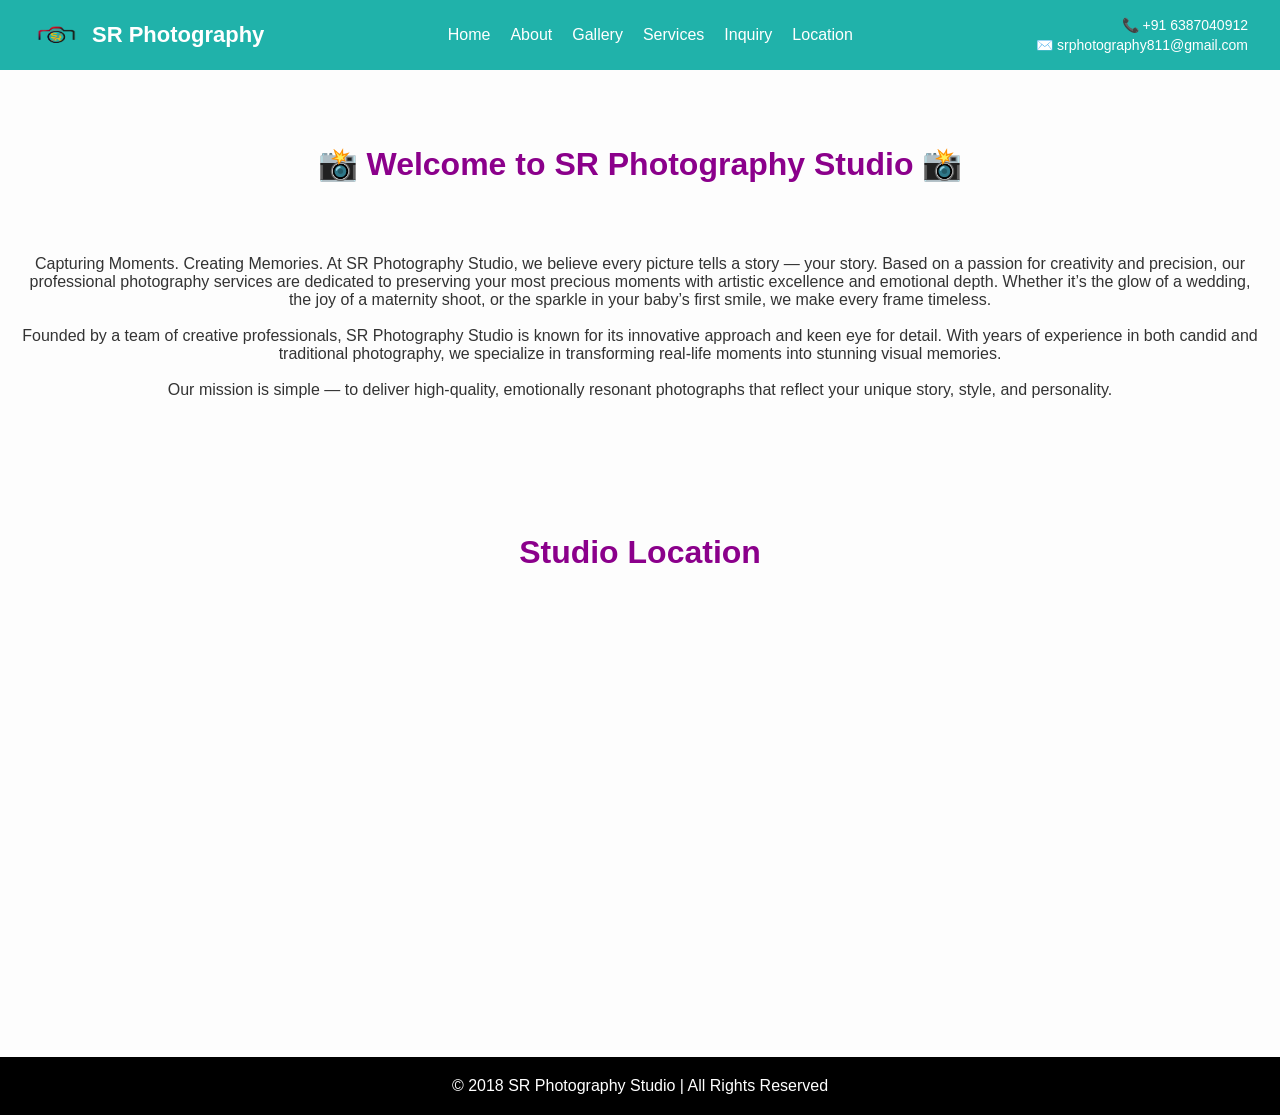
==== about.html @ 28235adf "first Commit" ====
<!DOCTYPE html> 
<html lang="en">
  <head>
    <meta charset="UTF-8" />
    <meta name="viewport" content="width=device-width, initial-scale=1.0" />
    <title>SR Photography Studio</title>
    <!-- <link rel="shortcut icon" href="./logo.png" type="image/x-icon"> -->
    <link rel="stylesheet" href="./style.css" />
  </head>

  <body>
    <!-- ===== Navigation ===== -->
    <header>
      <nav>
        <!-- === Logo === -->
        <div class="logo-container">
          <img src="./FINEL LOGO.png" alt="SR Photography Logo" class="logo-img" />
          <h1 class="logo-text">SR Photography</h1>
        </div>

        <!-- === Navbar Links === -->
        <ul class="nav-links">
          <li><a href="index.html">Home</a></li>
          <li><a href="about.html">About</a></li>
          <li><a href="./gallary.html">Gallery</a></li>
          <li><a href="./service.html">Services</a></li>
          <li><a href="inquiry.html">Inquiry</a></li>
          <li><a href="#location">Location</a></li>
        </ul>

        <!-- === Contact Info === -->
        <div class="nav-contact">
          <a href="tel:+916387040912" class="contact-link">📞 +91 6387040912</a>
          <a href="mailto:srphotography811@gmail.com" class="contact-link">✉️ srphotography811@gmail.com</a>
        </div>
      </nav>
    </header>

   

    <!-- ===== About Section ===== -->
    <section id="about" class="about">
     
      <p>
        <h4 class="sizee">📸 Welcome to SR Photography Studio 📸</h4><br><br><br><br>
        Capturing Moments. Creating Memories. At SR Photography Studio, we believe every picture tells a
        story — your story. Based on a passion for creativity and precision, our
        professional photography services are dedicated to preserving your most
        precious moments with artistic excellence and emotional depth. Whether
        it’s the glow of a wedding, the joy of a maternity shoot, or the sparkle
        in your baby’s first smile, we make every frame timeless. <br><br>
        Founded by a team of creative professionals, SR Photography Studio is known for its innovative approach and keen eye for detail. With years of experience in both candid and traditional photography, we specialize in transforming real-life moments into stunning visual memories.<br><br>
        Our mission is simple — to deliver high-quality, emotionally resonant photographs that reflect your unique story, style, and personality.
      </p>
    </section>

     <!-- ===== Location Section ===== -->
    <section id="location" class="location">
     <h4 class="sizee"> Studio Location </h4><br><br><br><br>
      <iframe
        src="https://www.google.com/maps/embed?pb=!1m18!1m12!1m3!1d3578.1130625585392!2d82.0728414!3d26.257993700000004!2m3!1f0!2f0!3f0!3m2!1i1024!2i768!4f13.1!3m3!1m2!1s0x399a7db6d7a7cf11%3A0x75d0af75dd4ec0e!2sSR%20Photography!5e0!3m2!1sen!2sin!4v1761677322246!5m2!1sen!2sin"
        width="100%" height="350" style="border:0;" allowfullscreen="" loading="lazy">
      </iframe>
    </section>


   

    <!-- ===== Footer ===== -->
    <footer>
      <p>© 2018 SR Photography Studio | All Rights Reserved</p>
    </footer>

    <!-- ===== JavaScript ===== -->
    <script src="./script.js">
      
    </script>
  </body>
</html>
---- style.css ----
@import url('https://fonts.googleapis.com/css2?family=Roboto+Slab:wght@100..900&display=swap');


* {
  margin: 0;
  padding: 0;
  box-sizing: border-box;
  font-family: "Poppins", sans-serif;
}

body {
  background-color: #fdfdfd;
  color: #333;
  scroll-behavior: smooth;
}

/* ===== Navbar ===== */
header {
  background: lightseagreen;
  color: #fff;
  padding: 10px 0;
  position: sticky;
  top: 0;
  z-index: 100;
}

nav {
  display: flex;
  justify-content: space-between;
  align-items: center;
  width: 95%;
  margin: auto;
  flex-wrap: wrap;
}

.logo-container {
  display: flex;
  align-items: center;
  gap: 10px;
}

.logo-img {
  width: 50px;
  height: 50px;
  border-radius: 50%;
}

.logo-text {
  font-size: 22px;
  font-weight: 600;
}

.nav-links {
  display: flex;
  gap: 20px;
  list-style: none;
}

.nav-links a {
  color: white;
  text-decoration: none;
  font-weight: 500;
  transition: color 0.3s;
}

.nav-links a:hover {
  color: #f8b400;
}

.nav-contact {
  display: flex;
  flex-direction: column;
  gap: 4px;
  text-align: right;
}

.contact-link {
  color: white;
  text-decoration: none;
  font-size: 14px;
}

.contact-link:hover {
  text-decoration: underline;
  color: #ffeb3b;
}

/* ===== Hero ===== */
/* .hero {
  background: url('images/banner.jpg') center/cover no-repeat;
  color: darkcyan;
  text-align: center;
  padding: 100px 20px;
}

.hero h2 {
  font-size: 36px;
}

.hero p {
  margin-top: 10px;
  font-size: 18px;
}

.btn {
  background-color: #f8b400;
  color: #fff;
  padding: 10px 20px;
  border: none;
  border-radius: 6px;
  margin-top: 20px;
  text-decoration: none;
  display: inline-block;
  transition: background 0.3s;
}

.btn:hover {
  background-color: #ff9100;
} */

/* ! New */

/* ===== Hero Slider ===== */
.hero-slider {
  width: 100%;
  height: 90vh;
  background-size: cover;
  background-position: center;
  background-repeat: no-repeat;
  animation: heroSlide 20s infinite linear;
  position: relative;
  display: flex;
  justify-content: center;
  align-items: center;
}

@keyframes heroSlide {
  0% { background-image: url('./Image/10.jpg'); }
  25% { background-image: url('./Image/54.jpg'); }
  50% { background-image: url('./Image/48.jpg'); }
  75% { background-image: url('./Image/44.jpg'); }
  100% { background-image: url('./Image/64.jpg'); }
}

.hero-content {
  text-align:justify;
  color: white;
  text-shadow: 0 0 10px rgba(0,0,0,0.7);
  padding: 20px;
}

.hero-content h2 {
  font-size: 45px;
  font-weight: bold;
}

.hero-content p {
  font-size: 18px;
  margin: 12px 0 25px;
}

.hero-btn-group {
  display: flex;
  justify-content: center;
  gap: 15px;
}

.btn-hero,
.btn-hero-outline {
  padding: 12px 25px;
  border-radius: 6px;
  text-decoration: none;
  font-weight: 500;
  transition: 0.3s;
}

/* Filled Button */
.btn-hero {
  background: #f8b400;
  color: white;
}

.btn-hero:hover {
  background: #ff9100;
}

/* Outline Button */
.btn-hero-outline {
  border: 2px solid white;
  color: white;
}

.btn-hero-outline:hover {
  background: white;
  color: black;
}


/* ===== Section Common ===== */
section {
  padding: 60px 20px;
  text-align: center;
}

.about p {
  max-width: 700px;
  margin: 15px auto;
  line-height: 1.6;
}

/* ===== Gallery Slider ===== */
.slider {
  width: 80%;
  height: 400px;
  border-radius: 10px;
  overflow: hidden;
  margin: 40px auto;
  position: relative;
  box-shadow: 0 4px 15px rgba(0,0,0,0.2);
}

.slides {
  width: 500%;
  height: 400px;
  display: flex;
}

.slides input {
  display: none;
}

.slide {
  width: 20%;
  transition: 0.6s;
}

.slide img {
  width: 100%;
  height: 400px;
  object-fit: cover;
}

.navigation-manual {
  position: absolute;
  width: 100%;
  margin-top: -40px;
  display: flex;
  justify-content: center;
  gap: 15px;
}

.manual-btn {
  border: 2px solid white;
  padding: 6px;
  border-radius: 50%;
  cursor: pointer;
  transition: 0.4s;
}

.manual-btn:hover {
  background: white;
}

#radio1:checked ~ .first { margin-left: 0; }
#radio2:checked ~ .first { margin-left: -20%; }
#radio3:checked ~ .first { margin-left: -40%; }
#radio4:checked ~ .first { margin-left: -60%; }

.navigation-auto {
  position: absolute;
  display: flex;
  width: 100%;
  justify-content: center;
  margin-top: 370px;
}

.navigation-auto div {
  border: 2px solid white;
  padding: 6px;
  border-radius: 50%;
  transition: 0.4s;
  margin: 0 5px;
}

.navigation-auto div:hover {
  background: white;
}

/* ===== Services ===== */
.service-container {
  display: grid;
  grid-template-columns: repeat(auto-fit, minmax(200px, 1fr));
  gap: 15px;
  width: 90%;
  margin: 20px auto;
}

.card {
  background: #f8f8f8;
  padding: 20px;
  border-radius: 8px;
  box-shadow: 0 2px 5px rgba(0,0,0,0.1);
  transition: 0.3s;
}

.card:hover {
  background: #f8b400;
  color: white;
}

/* ===== Inquiry Form ===== */
form {
  display: flex;
  flex-direction: column;
  gap: 10px;
  width: 90%;
  max-width: 400px;
  margin: auto;
}

form input, form select, form textarea {
  padding: 10px;
  border: 1px solid #ccc;
  border-radius: 5px;
}

#responseMsg {
  margin-top: 15px;
  font-weight: bold;
  color: green;
}

/* ===== Footer ===== */
footer {
  background: #000;
  color: white;
  padding: 20px;
  text-align: center;
}


.size {
 font-family: "Roboto Slab", serif;
  font-optical-sizing: auto;
  font-weight: bold;
  font-style: normal;
  font-size:350%;
}

.sizee{
  color: darkmagenta;
  font-size: xx-large;
}

/* ===== Gallery ===== */
.gallery1-container {
  display: grid;
  grid-template-columns: repeat(auto-fit, minmax(250px, 1fr));
  gap: 15px;
  width: 90%;
  margin: 20px auto;
}

.gallery1-container img {
  width: 100%;
  border-radius: 8px;
  transition: transform 0.3s;
}

.gallery1-container img:hover {
  transform: scale(1.05);
}

/* ===== Location Section Split ===== */
.location-wrapper {
  width: 90%;
  margin: auto;
  display: flex;
  gap: 30px;
  align-items: center;
  justify-content: center;
  flex-wrap: wrap;
}

.location-details {
  flex: 1;
  background: #f7f7f7;
  padding: 25px;
  border-radius: 10px;
  text-align: left;
  box-shadow: 0 2px 10px rgba(0,0,0,0.2);
  min-width: 280px;
}

.location-details h2 {
  color: darkcyan;
  margin-bottom: 15px;
  font-weight: bold;
}

.location-details p {
  line-height: 1.6;
  margin-bottom: 10px;
}

.loc-btn {
  display: inline-block;
  margin-top: 10px;
  padding: 10px 18px;
  background: darkcyan;
  color: white;
  text-decoration: none;
  border-radius: 5px;
  transition: 0.3s;
}

.loc-btn:hover {
  background: #0d7a7a;
}

.map-frame {
  flex: 1;
  width: 100%;
  height: 350px;
  border-radius: 10px;
  border: none;
  min-width: 280px;
}
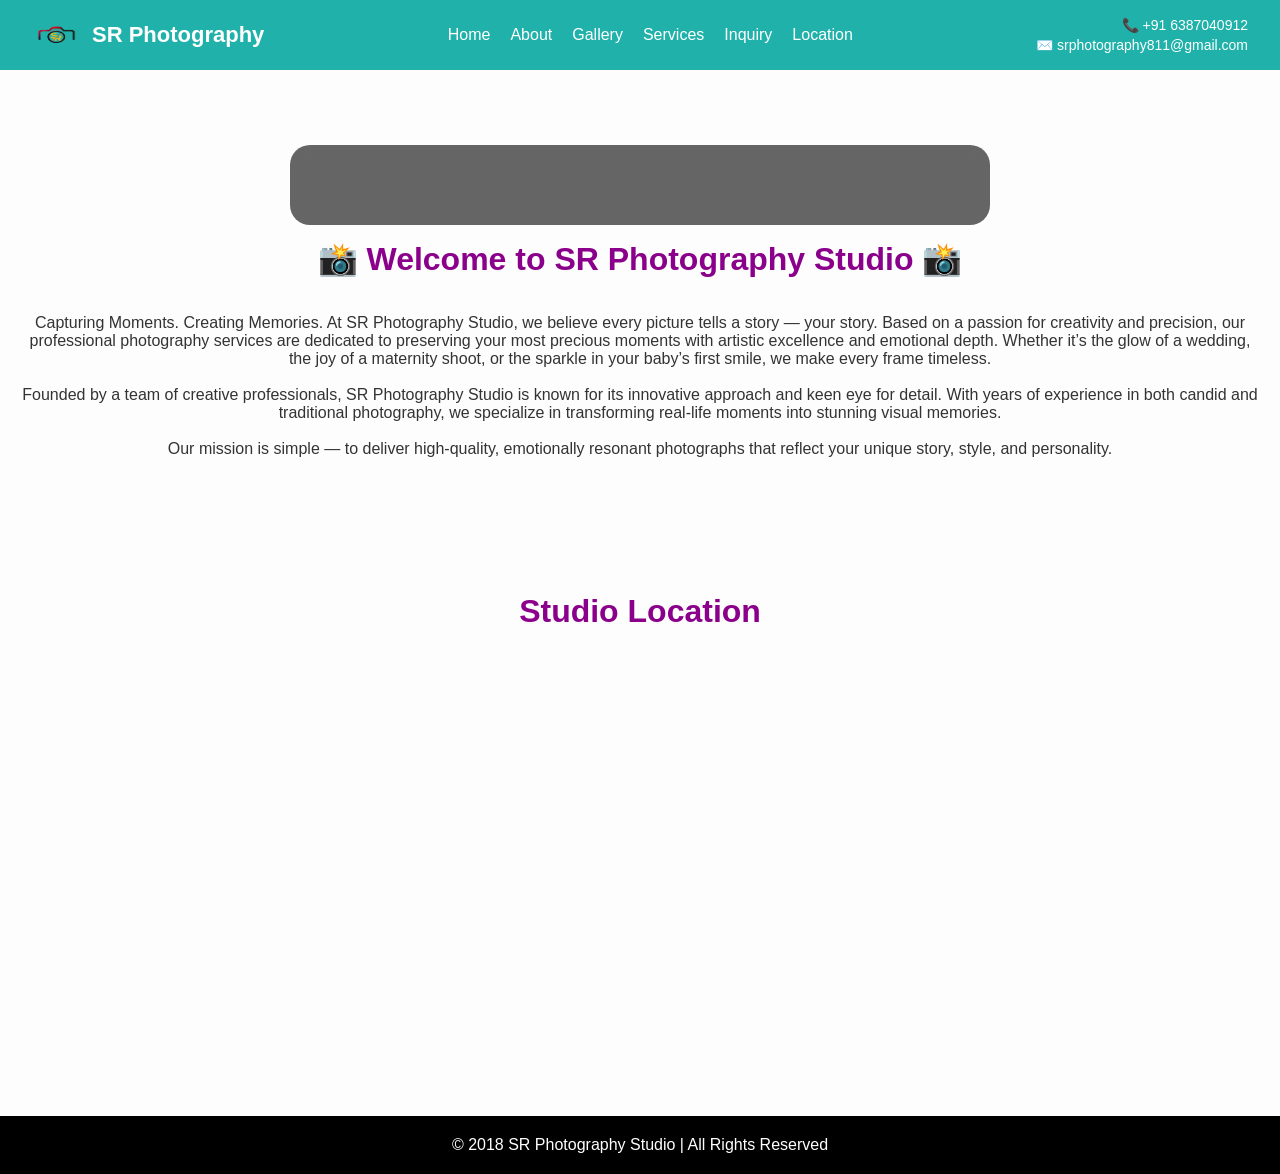
==== commit a1a43216: "update <07 March 2026>" ====
--- a/about.html
+++ b/about.html
@@ -1,79 +1,89 @@
-<!DOCTYPE html> 
+<!DOCTYPE html>
 <html lang="en">
-  <head>
-    <meta charset="UTF-8" />
-    <meta name="viewport" content="width=device-width, initial-scale=1.0" />
-    <title>SR Photography Studio</title>
-    <!-- <link rel="shortcut icon" href="./logo.png" type="image/x-icon"> -->
-    <link rel="stylesheet" href="./style.css" />
-  </head>
 
-  <body>
-    <!-- ===== Navigation ===== -->
-    <header>
-      <nav>
-        <!-- === Logo === -->
-        <div class="logo-container">
-          <img src="./FINEL LOGO.png" alt="SR Photography Logo" class="logo-img" />
-          <h1 class="logo-text">SR Photography</h1>
-        </div>
+<head>
+  <meta charset="UTF-8" />
+  <meta name="viewport" content="width=device-width, initial-scale=1.0" />
+  <title>SR Photography Studio</title>
+  <!-- <link rel="shortcut icon" href="./logo.png" type="image/x-icon"> -->
+  <link rel="stylesheet" href="./style.css" />
+</head>
 
-        <!-- === Navbar Links === -->
-        <ul class="nav-links">
-          <li><a href="index.html">Home</a></li>
-          <li><a href="about.html">About</a></li>
-          <li><a href="./gallary.html">Gallery</a></li>
-          <li><a href="./service.html">Services</a></li>
-          <li><a href="inquiry.html">Inquiry</a></li>
-          <li><a href="#location">Location</a></li>
-        </ul>
+<body>
+  <!-- ===== Navigation ===== -->
+  <header>
+    <nav>
+      <!-- === Logo === -->
+      <div class="logo-container">
+        <img src="./FINEL LOGO.png" alt="SR Photography Logo" class="logo-img" />
+        <h1 class="logo-text">SR Photography</h1>
+      </div>
 
-        <!-- === Contact Info === -->
-        <div class="nav-contact">
-          <a href="tel:+916387040912" class="contact-link">📞 +91 6387040912</a>
-          <a href="mailto:srphotography811@gmail.com" class="contact-link">✉️ srphotography811@gmail.com</a>
-        </div>
-      </nav>
-    </header>
+      <!-- Hamburger Icon for Mobile -->
+      <div class="hamburger">
+        &#9776;
+      </div>
 
-   
+      <!-- === Navbar Links === -->
+      <ul class="nav-links">
+        <li><a href="index.html">Home</a></li>
+        <li><a href="about.html">About</a></li>
+        <li><a href="./gallary.html">Gallery</a></li>
+        <li><a href="./service.html">Services</a></li>
+        <li><a href="inquiry.html">Inquiry</a></li>
+        <li><a href="#location">Location</a></li>
+      </ul>
 
-    <!-- ===== About Section ===== -->
-    <section id="about" class="about">
-     
-      <p>
-        <h4 class="sizee">📸 Welcome to SR Photography Studio 📸</h4><br><br><br><br>
-        Capturing Moments. Creating Memories. At SR Photography Studio, we believe every picture tells a
-        story — your story. Based on a passion for creativity and precision, our
-        professional photography services are dedicated to preserving your most
-        precious moments with artistic excellence and emotional depth. Whether
-        it’s the glow of a wedding, the joy of a maternity shoot, or the sparkle
-        in your baby’s first smile, we make every frame timeless. <br><br>
-        Founded by a team of creative professionals, SR Photography Studio is known for its innovative approach and keen eye for detail. With years of experience in both candid and traditional photography, we specialize in transforming real-life moments into stunning visual memories.<br><br>
-        Our mission is simple — to deliver high-quality, emotionally resonant photographs that reflect your unique story, style, and personality.
-      </p>
-    </section>
-
-     <!-- ===== Location Section ===== -->
-    <section id="location" class="location">
-     <h4 class="sizee"> Studio Location </h4><br><br><br><br>
-      <iframe
-        src="https://www.google.com/maps/embed?pb=!1m18!1m12!1m3!1d3578.1130625585392!2d82.0728414!3d26.257993700000004!2m3!1f0!2f0!3f0!3m2!1i1024!2i768!4f13.1!3m3!1m2!1s0x399a7db6d7a7cf11%3A0x75d0af75dd4ec0e!2sSR%20Photography!5e0!3m2!1sen!2sin!4v1761677322246!5m2!1sen!2sin"
-        width="100%" height="350" style="border:0;" allowfullscreen="" loading="lazy">
-      </iframe>
-    </section>
+      <!-- === Contact Info === -->
+      <div class="nav-contact">
+        <a href="tel:+916387040912" class="contact-link">📞 +91 6387040912</a>
+        <a href="mailto:srphotography811@gmail.com" class="contact-link">✉️ srphotography811@gmail.com</a>
+      </div>
+    </nav>
+  </header>
 
 
-   
 
-    <!-- ===== Footer ===== -->
-    <footer>
-      <p>© 2018 SR Photography Studio | All Rights Reserved</p>
-    </footer>
+  <!-- ===== About Section ===== -->
+  <section id="about" class="about parallax-section bg-parallax-1">
 
-    <!-- ===== JavaScript ===== -->
-    <script src="./script.js">
-      
-    </script>
-  </body>
-</html>
+    <p style="background: rgba(0,0,0,0.6); padding: 40px; border-radius: 20px; backdrop-filter: blur(10px);">
+    <h4 class="sizee">📸 Welcome to SR Photography Studio 📸</h4><br><br>
+    Capturing Moments. Creating Memories. At SR Photography Studio, we believe every picture tells a
+    story — your story. Based on a passion for creativity and precision, our
+    professional photography services are dedicated to preserving your most
+    precious moments with artistic excellence and emotional depth. Whether
+    it’s the glow of a wedding, the joy of a maternity shoot, or the sparkle
+    in your baby’s first smile, we make every frame timeless. <br><br>
+    Founded by a team of creative professionals, SR Photography Studio is known for its innovative approach and keen eye
+    for detail. With years of experience in both candid and traditional photography, we specialize in transforming
+    real-life moments into stunning visual memories.<br><br>
+    Our mission is simple — to deliver high-quality, emotionally resonant photographs that reflect your unique story,
+    style, and personality.
+    </p>
+  </section>
+
+  <!-- ===== Location Section ===== -->
+  <section id="location" class="location">
+    <h4 class="sizee"> Studio Location </h4><br><br><br><br>
+    <iframe
+      src="https://www.google.com/maps/embed?pb=!1m18!1m12!1m3!1d3578.1130625585392!2d82.0728414!3d26.257993700000004!2m3!1f0!2f0!3f0!3m2!1i1024!2i768!4f13.1!3m3!1m2!1s0x399a7db6d7a7cf11%3A0x75d0af75dd4ec0e!2sSR%20Photography!5e0!3m2!1sen!2sin!4v1761677322246!5m2!1sen!2sin"
+      width="100%" height="350" style="border:0;" allowfullscreen="" loading="lazy">
+    </iframe>
+  </section>
+
+
+
+
+  <!-- ===== Footer ===== -->
+  <footer>
+    <p>© 2018 SR Photography Studio | All Rights Reserved</p>
+  </footer>
+
+  <!-- ===== JavaScript ===== -->
+  <script src="./script.js">
+
+  </script>
+</body>
+
+</html>
--- a/style.css
+++ b/style.css
@@ -1,4 +1,3 @@
-
 @import url('https://fonts.googleapis.com/css2?family=Roboto+Slab:wght@100..900&display=swap');
 
 
@@ -136,17 +135,31 @@
 }
 
 @keyframes heroSlide {
-  0% { background-image: url('./Image/10.jpg'); }
-  25% { background-image: url('./Image/54.jpg'); }
-  50% { background-image: url('./Image/48.jpg'); }
-  75% { background-image: url('./Image/44.jpg'); }
-  100% { background-image: url('./Image/64.jpg'); }
+  0% {
+    background-image: url('./Image/10.jpg');
+  }
+
+  25% {
+    background-image: url('./Image/54.jpg');
+  }
+
+  50% {
+    background-image: url('./Image/48.jpg');
+  }
+
+  75% {
+    background-image: url('./Image/44.jpg');
+  }
+
+  100% {
+    background-image: url('./Image/64.jpg');
+  }
 }
 
 .hero-content {
-  text-align:justify;
+  text-align: justify;
   color: white;
-  text-shadow: 0 0 10px rgba(0,0,0,0.7);
+  text-shadow: 0 0 10px rgba(0, 0, 0, 0.7);
   padding: 20px;
 }
 
@@ -217,7 +230,7 @@
   overflow: hidden;
   margin: 40px auto;
   position: relative;
-  box-shadow: 0 4px 15px rgba(0,0,0,0.2);
+  box-shadow: 0 4px 15px rgba(0, 0, 0, 0.2);
 }
 
 .slides {
@@ -262,10 +275,21 @@
   background: white;
 }
 
-#radio1:checked ~ .first { margin-left: 0; }
-#radio2:checked ~ .first { margin-left: -20%; }
-#radio3:checked ~ .first { margin-left: -40%; }
-#radio4:checked ~ .first { margin-left: -60%; }
+#radio1:checked~.first {
+  margin-left: 0;
+}
+
+#radio2:checked~.first {
+  margin-left: -20%;
+}
+
+#radio3:checked~.first {
+  margin-left: -40%;
+}
+
+#radio4:checked~.first {
+  margin-left: -60%;
+}
 
 .navigation-auto {
   position: absolute;
@@ -300,7 +324,7 @@
   background: #f8f8f8;
   padding: 20px;
   border-radius: 8px;
-  box-shadow: 0 2px 5px rgba(0,0,0,0.1);
+  box-shadow: 0 2px 5px rgba(0, 0, 0, 0.1);
   transition: 0.3s;
 }
 
@@ -310,25 +334,83 @@
 }
 
 /* ===== Inquiry Form ===== */
+.inquiry {
+  background: #fdfdfd;
+  padding-bottom: 80px;
+}
+
 form {
   display: flex;
   flex-direction: column;
-  gap: 10px;
+  gap: 15px;
   width: 90%;
-  max-width: 400px;
+  max-width: 500px;
   margin: auto;
-}
-
-form input, form select, form textarea {
-  padding: 10px;
-  border: 1px solid #ccc;
-  border-radius: 5px;
+  background: white;
+  padding: 40px;
+  border-radius: 12px;
+  box-shadow: 0 10px 30px rgba(0, 0, 0, 0.1);
+  transition: transform 0.3s ease;
+}
+
+form:hover {
+  transform: translateY(-5px);
+}
+
+form input,
+form select,
+form textarea {
+  padding: 12px 15px;
+  border: 2px solid #eee;
+  border-radius: 8px;
+  font-size: 16px;
+  transition: all 0.3s ease;
+  background: #f9f9f9;
+}
+
+form input:focus,
+form select:focus,
+form textarea:focus {
+  border-color: #f8b400;
+  background: white;
+  outline: none;
+  box-shadow: 0 0 8px rgba(248, 180, 0, 0.2);
+}
+
+form textarea {
+  resize: vertical;
+  min-height: 120px;
+}
+
+form button.btn {
+  margin-top: 10px;
+  padding: 15px;
+  font-size: 18px;
+  font-weight: 600;
+  background: linear-gradient(45deg, #f8b400, #ff9100);
+  border: none;
+  border-radius: 8px;
+  color: white;
+  cursor: pointer;
+  transition: all 0.3s ease;
+  box-shadow: 0 4px 15px rgba(248, 180, 0, 0.3);
+}
+
+form button.btn:hover {
+  background: linear-gradient(45deg, #ff9100, #ff6a00);
+  transform: scale(1.02);
+  box-shadow: 0 6px 20px rgba(255, 145, 0, 0.4);
+}
+
+form button.btn:active {
+  transform: scale(0.98);
 }
 
 #responseMsg {
-  margin-top: 15px;
+  margin-top: 20px;
   font-weight: bold;
-  color: green;
+  font-size: 16px;
+  text-align: center;
 }
 
 /* ===== Footer ===== */
@@ -341,14 +423,14 @@
 
 
 .size {
- font-family: "Roboto Slab", serif;
+  font-family: "Roboto Slab", serif;
   font-optical-sizing: auto;
   font-weight: bold;
   font-style: normal;
-  font-size:350%;
-}
-
-.sizee{
+  font-size: 350%;
+}
+
+.sizee {
   color: darkmagenta;
   font-size: xx-large;
 }
@@ -389,7 +471,7 @@
   padding: 25px;
   border-radius: 10px;
   text-align: left;
-  box-shadow: 0 2px 10px rgba(0,0,0,0.2);
+  box-shadow: 0 2px 10px rgba(0, 0, 0, 0.2);
   min-width: 280px;
 }
 
@@ -427,3 +509,481 @@
   border: none;
   min-width: 280px;
 }
+
+/* ===== Mobile Responsiveness ===== */
+
+/* Mobile Menu Icon (Hidden on Desktop) */
+.hamburger {
+  display: none;
+  font-size: 28px;
+  color: white;
+  cursor: pointer;
+  z-index: 101;
+}
+
+/* Tablet & Mobile Breakpoint */
+@media screen and (max-width: 768px) {
+
+  /* Navbar */
+  nav {
+    position: relative;
+    padding: 0 10px;
+  }
+
+  .hamburger {
+    display: block;
+    margin-left: auto;
+  }
+
+  .nav-links {
+    position: absolute;
+    top: 60px;
+    left: 0;
+    width: 100%;
+    background: rgba(0, 0, 0, 0.9);
+    flex-direction: column;
+    align-items: center;
+    gap: 25px;
+    padding: 0;
+    /* padding 0 to ensure it's hidden */
+    height: 0;
+    overflow: hidden;
+    transition: all 0.3s ease-in-out;
+  }
+
+  .nav-links.active {
+    height: 350px;
+    /* Adjust based on number of links */
+    padding: 30px 0;
+    /* Add padding only when active */
+  }
+
+  .nav-contact {
+    display: none;
+    /* Hide top contact info on mobile if crowded, or we can move it inside nav-links */
+  }
+
+  /* Hero Section */
+  .hero-slider {
+    height: 60vh;
+  }
+
+  .hero-content h2 {
+    font-size: 32px;
+  }
+
+  .hero-content p {
+    font-size: 16px;
+  }
+
+  .hero-btn-group {
+    flex-direction: column;
+    width: 80%;
+    margin: 0 auto;
+  }
+
+  .btn-hero,
+  .btn-hero-outline {
+    width: 100%;
+    text-align: center;
+  }
+
+  /* Section Headings */
+  .size {
+    font-size: 250%;
+    /* Smaller heading size */
+  }
+
+  .sizee {
+    font-size: x-large;
+  }
+
+  /* About Section */
+  .about p {
+    font-size: 15px;
+    text-align: left;
+    padding: 0 10px;
+  }
+
+  /* Gallery Slider */
+  .slider {
+    width: 95%;
+    height: 250px;
+  }
+
+  .slides {
+    height: 250px;
+  }
+
+  .slide img {
+    height: 250px;
+  }
+
+  .navigation-manual {
+    margin-top: -30px;
+  }
+
+  /* Services Grid */
+  .service-container {
+    grid-template-columns: 1fr;
+    /* Single column */
+  }
+
+  /* Gallery Grid (Page) */
+  .gallery1-container {
+    grid-template-columns: repeat(auto-fit, minmax(150px, 1fr));
+    /* Smaller grid items */
+  }
+
+  /* Location Section */
+  .location-wrapper {
+    flex-direction: column;
+  }
+
+  .location-details,
+  .map-frame {
+    width: 100%;
+    min-width: unset;
+  }
+}
+
+/* Small Mobile Breakpoint */
+@media screen and (max-width: 480px) {
+  .hero-content h2 {
+    font-size: 28px;
+  }
+}
+
+/* ===== Redesigned Event Cards v2 ===== */
+.event-cards-container {
+    display: grid;
+    grid-template-columns: repeat(auto-fit, minmax(320px, 1fr));
+    gap: 40px;
+    padding: 30px;
+}
+
+.event-card-item {
+    background: transparent;
+    display: flex;
+    flex-direction: column;
+    gap: 15px;
+}
+
+.event-card {
+    position: relative;
+    text-decoration: none;
+    color: white;
+    overflow: hidden;
+    border-radius: 30px; /* More rounded as requested */
+    height: 350px; /* Larger image */
+    display: block;
+    box-shadow: 0 10px 30px rgba(0,0,0,0.3);
+    border: 1px solid rgba(255, 255, 255, 0.1);
+}
+
+.event-card-img {
+    width: 100%;
+    height: 100%;
+    object-fit: cover;
+    transition: transform 0.8s cubic-bezier(0.2, 1, 0.3, 1);
+}
+
+.event-card-item:hover .event-card-img {
+    transform: scale(1.1);
+}
+
+.event-card-overlay {
+    position: absolute;
+    bottom: 0;
+    left: 0;
+    right: 0;
+    padding: 25px;
+    background: linear-gradient(to top, rgba(0,0,0,0.9), transparent);
+    display: flex;
+    justify-content: space-between;
+    align-items: flex-end;
+    transition: transform 0.4s ease;
+}
+
+.event-card-title {
+    font-size: 1.4rem;
+    font-weight: 800;
+    margin: 0;
+    color: #f8b400;
+    text-shadow: 2px 2px 4px rgba(0,0,0,0.5);
+}
+
+.event-card-price {
+    font-size: 1.1rem;
+    font-weight: 700;
+    color: #fff;
+    background: rgba(248, 180, 0, 0.2);
+    padding: 5px 15px;
+    border-radius: 20px;
+    backdrop-filter: blur(5px);
+    border: 1px solid rgba(248, 180, 0, 0.3);
+}
+
+.add-to-cart-btn {
+    background: #f8b400;
+    color: #000;
+    border: none;
+    padding: 15px;
+    border-radius: 15px;
+    font-weight: 800;
+    cursor: pointer;
+    transition: 0.3s;
+    text-transform: uppercase;
+    letter-spacing: 2px;
+    font-size: 0.9rem;
+    width: 100%;
+    box-shadow: 0 5px 15px rgba(248, 180, 0, 0.2);
+}
+
+.add-to-cart-btn:hover {
+    background: #fff;
+    transform: scale(1.02);
+    box-shadow: 0 8px 25px rgba(255, 255, 255, 0.2);
+}
+
+/* Toast Notification */
+.toast-notification {
+    position: fixed;
+    top: 100px;
+    right: 20px;
+    background: #f8b400;
+    color: #000;
+    padding: 15px 25px;
+    border-radius: 10px;
+    font-weight: 700;
+    z-index: 10000;
+    transform: translateX(150%);
+    transition: 0.5s cubic-bezier(0.68, -0.55, 0.265, 1.55);
+    box-shadow: 0 10px 30px rgba(0,0,0,0.3);
+}
+
+.toast-notification.show {
+    transform: translateX(0);
+}
+
+/* ===== Cart Page Styles ===== */
+.cart-container {
+    max-width: 900px;
+    margin: 50px auto;
+    background: rgba(255, 255, 255, 0.05);
+    backdrop-filter: blur(15px);
+    border-radius: 25px;
+    padding: 40px;
+    border: 1px solid rgba(255, 255, 255, 0.1);
+}
+
+.cart-item {
+    display: flex;
+    justify-content: space-between;
+    align-items: center;
+    padding: 20px;
+    border-bottom: 1px solid rgba(255, 255, 255, 0.1);
+    margin-bottom: 10px;
+}
+
+.cart-item-details h3 {
+    color: #f8b400;
+    margin-bottom: 5px;
+}
+
+.cart-item-price {
+    font-size: 1.2rem;
+    font-weight: 600;
+}
+
+.remove-btn {
+    background: #ff4444;
+    color: white;
+    border: none;
+    padding: 8px 15px;
+    border-radius: 5px;
+    cursor: pointer;
+    transition: 0.3s;
+}
+
+.remove-btn:hover {
+    background: #cc0000;
+}
+
+.cart-total-section {
+    margin-top: 30px;
+    padding-top: 20px;
+    border-top: 2px solid #f8b400;
+    text-align: right;
+}
+
+.grand-total {
+    font-size: 2rem;
+    font-weight: 700;
+    color: #f8b400;
+}
+
+.cart-actions {
+    display: flex;
+    justify-content: space-between;
+    margin-top: 30px;
+}
+
+/* Hidden elements */
+.hidden {
+    display: none !important;
+}
+
+/* Floating Cart Badge */
+.cart-badge-container {
+    position: fixed;
+    bottom: 30px;
+    right: 30px;
+    z-index: 999;
+}
+
+.cart-badge-btn {
+    background: #f8b400;
+    color: black;
+    width: 60px;
+    height: 60px;
+    border-radius: 50%;
+    display: flex;
+    justify-content: center;
+    align-items: center;
+    font-size: 25px;
+    text-decoration: none;
+    box-shadow: 0 10px 20px rgba(0,0,0,0.5);
+    position: relative;
+}
+
+.cart-count {
+    position: absolute;
+    top: -5px;
+    right: -5px;
+    background: red;
+    color: white;
+    width: 25px;
+    height: 25px;
+    border-radius: 50%;
+    font-size: 14px;
+    display: flex;
+    justify-content: center;
+    align-items: center;
+    font-weight: bold;
+}
+
+/* ===== Professional Photo Grid (Category Pages) ===== */
+.photo-grid {
+    display: grid;
+    grid-template-columns: repeat(auto-fill, minmax(280px, 1fr));
+    gap: 25px;
+    padding: 30px 0;
+}
+
+.photo-card {
+    height: 350px; /* Fixed height for uniformity */
+    border-radius: 20px;
+    overflow: hidden;
+    position: relative;
+    box-shadow: 0 10px 25px rgba(0,0,0,0.3);
+    border: 1px solid rgba(255, 255, 255, 0.05);
+    background: rgba(255, 255, 255, 0.02);
+    transition: 0.4s cubic-bezier(0.175, 0.885, 0.32, 1.275);
+}
+
+.photo-card img {
+    width: 100%;
+    height: 100%;
+    object-fit: cover;
+    transition: 0.5s;
+}
+
+.photo-card:hover {
+    transform: scale(1.03);
+    border-color: rgba(248, 180, 0, 0.3);
+}
+
+.photo-card:hover img {
+    transform: scale(1.08);
+}
+
+/* ===== Professional Print Invoice Styles ===== */
+@media print {
+    body {
+        background: white !important;
+        color: black !important;
+    }
+    
+    header, footer, .cart-actions, .btn-hero-outline, .cart-badge-container {
+        display: none !important;
+    }
+    
+    .cart-container {
+        max-width: 100% !important;
+        margin: 0 !important;
+        background: white !important;
+        color: black !important;
+        box-shadow: none !important;
+        border: none !important;
+        padding: 0 !important;
+    }
+    
+    #bill-view {
+        display: block !important;
+        margin: 0 !important;
+        padding: 0 !important;
+    }
+    
+    #bill-details {
+        background: white !important;
+        color: black !important;
+        border: 1px solid #ddd !important;
+        padding: 40px !important;
+    }
+
+    .grand-total, h2, h3 {
+        color: black !important;
+    }
+
+    #bill-view hr {
+        border-color: #ddd !important;
+    }
+
+    /* Standardize typography for print */
+    * {
+        text-shadow: none !important;
+        box-shadow: none !important;
+    }
+}
+
+/* Enhanced Cart UI */
+.cart-header {
+    text-align: center;
+    margin-bottom: 40px;
+}
+
+.cart-header h1 {
+    font-size: 2.5rem;
+    color: #f8b400;
+}
+
+#checkout-btn {
+    padding: 18px 40px;
+    color: #f8b400;
+    text-transform: uppercase;
+    letter-spacing: 2px;
+}
+
+/* Category Page Specifics */
+.category-gallery {
+    padding-top: 150px;
+}
+
+.category-title {
+    font-size: 3rem;
+    margin-bottom: 40px;
+    color: #f8b400;
+    text-transform: uppercase;
+    letter-spacing: 2px;
+}
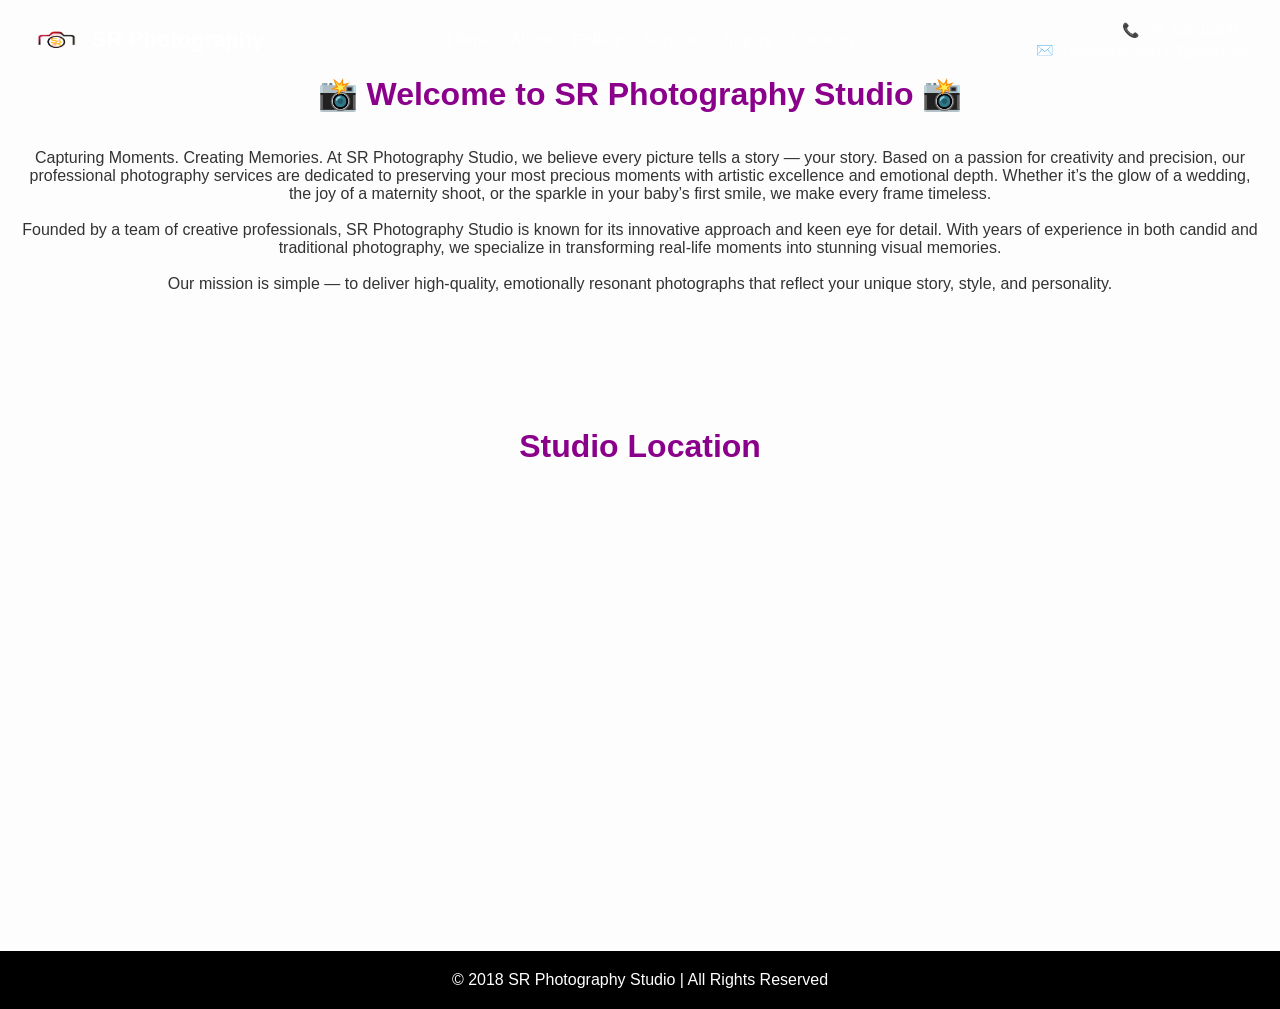
==== commit e142c307: "undate [ 8 March 2025 ]" ====
--- a/about.html
+++ b/about.html
@@ -45,9 +45,9 @@
 
 
   <!-- ===== About Section ===== -->
-  <section id="about" class="about parallax-section bg-parallax-1">
+  <section id="about" class="about">
 
-    <p style="background: rgba(0,0,0,0.6); padding: 40px; border-radius: 20px; backdrop-filter: blur(10px);">
+    <p>
     <h4 class="sizee">📸 Welcome to SR Photography Studio 📸</h4><br><br>
     Capturing Moments. Creating Memories. At SR Photography Studio, we believe every picture tells a
     story — your story. Based on a passion for creativity and precision, our
@@ -86,4 +86,4 @@
   </script>
 </body>
 
-</html>+</html>
--- a/style.css
+++ b/style.css
@@ -16,12 +16,21 @@
 
 /* ===== Navbar ===== */
 header {
-  background: lightseagreen;
+  background: transparent;
   color: #fff;
+  padding: 15px 0;
+  position: fixed;
+  width: 100%;
+  top: 0;
+  z-index: 1000;
+  transition: all 0.4s ease;
+}
+
+header.scrolled {
+  background: rgba(32, 178, 170, 0.95); /* lightseagreen with opacity */
   padding: 10px 0;
-  position: sticky;
-  top: 0;
-  z-index: 100;
+  box-shadow: 0 5px 20px rgba(0,0,0,0.1);
+  backdrop-filter: blur(10px);
 }
 
 nav {
@@ -123,15 +132,28 @@
 /* ===== Hero Slider ===== */
 .hero-slider {
   width: 100%;
-  height: 90vh;
+  height: 100vh;
   background-size: cover;
   background-position: center;
   background-repeat: no-repeat;
-  animation: heroSlide 20s infinite linear;
+  background-attachment: fixed; /* Parallax effect for hero */
+  animation: heroSlide 25s infinite linear;
   position: relative;
   display: flex;
   justify-content: center;
   align-items: center;
+  overflow: hidden;
+}
+
+.hero-slider::before {
+  content: '';
+  position: absolute;
+  top: 0;
+  left: 0;
+  right: 0;
+  bottom: 0;
+  background: rgba(0, 0, 0, 0.4);
+  z-index: 1;
 }
 
 @keyframes heroSlide {
@@ -495,6 +517,69 @@
   text-decoration: none;
   border-radius: 5px;
   transition: 0.3s;
+}
+
+/* ===== Parallax Interlude ===== */
+.parallax-interlude {
+    height: 400px;
+    background-size: cover;
+    background-position: center;
+    background-attachment: fixed;
+    position: relative;
+    display: flex;
+    align-items: center;
+    justify-content: center;
+}
+
+.parallax-interlude::after {
+    content: '';
+    position: absolute;
+    top:0; left:0; right:0; bottom:0;
+    background: rgba(0,0,0,0.5);
+}
+
+.parallax-interlude h2 {
+    position: relative;
+    z-index: 1;
+    color: #fff;
+    font-size: 3rem;
+    font-family: "Roboto Slab", serif;
+    text-shadow: 0 2px 10px rgba(0,0,0,0.5);
+}
+
+/* ===== Scroll Reveal ===== */
+.reveal {
+    opacity: 0;
+    transform: translateY(30px);
+    transition: all 1s ease-out;
+}
+
+.reveal.active {
+    opacity: 1;
+    transform: translateY(0);
+}
+
+/* Specific reveal variations */
+.reveal-left {
+    opacity: 0;
+    transform: translateX(-50px);
+    transition: all 1s ease-out;
+}
+
+.reveal-left.active {
+    opacity: 1;
+    transform: translateX(0);
+}
+
+.reveal-right {
+    opacity: 0;
+    transform: translateX(50px);
+    transition: all 1s ease-out;
+}
+
+.reveal-right.active {
+    opacity: 1;
+    transform: translateX(0);
 }
 
 .loc-btn:hover {
@@ -656,334 +741,343 @@
 
 /* ===== Redesigned Event Cards v2 ===== */
 .event-cards-container {
-    display: grid;
-    grid-template-columns: repeat(auto-fit, minmax(320px, 1fr));
-    gap: 40px;
-    padding: 30px;
+  display: grid;
+  grid-template-columns: repeat(auto-fit, minmax(320px, 1fr));
+  gap: 40px;
+  padding: 30px;
 }
 
 .event-card-item {
-    background: transparent;
-    display: flex;
-    flex-direction: column;
-    gap: 15px;
+  background: transparent;
+  display: flex;
+  flex-direction: column;
+  gap: 15px;
 }
 
 .event-card {
-    position: relative;
-    text-decoration: none;
-    color: white;
-    overflow: hidden;
-    border-radius: 30px; /* More rounded as requested */
-    height: 350px; /* Larger image */
-    display: block;
-    box-shadow: 0 10px 30px rgba(0,0,0,0.3);
-    border: 1px solid rgba(255, 255, 255, 0.1);
+  position: relative;
+  text-decoration: none;
+  color: white;
+  overflow: hidden;
+  border-radius: 30px;
+  /* More rounded as requested */
+  height: 350px;
+  /* Larger image */
+  display: block;
+  box-shadow: 0 10px 30px rgba(0, 0, 0, 0.3);
+  border: 1px solid rgba(255, 255, 255, 0.1);
 }
 
 .event-card-img {
-    width: 100%;
-    height: 100%;
-    object-fit: cover;
-    transition: transform 0.8s cubic-bezier(0.2, 1, 0.3, 1);
+  width: 100%;
+  height: 100%;
+  object-fit: cover;
+  transition: transform 0.8s cubic-bezier(0.2, 1, 0.3, 1);
 }
 
 .event-card-item:hover .event-card-img {
-    transform: scale(1.1);
+  transform: scale(1.1);
 }
 
 .event-card-overlay {
-    position: absolute;
-    bottom: 0;
-    left: 0;
-    right: 0;
-    padding: 25px;
-    background: linear-gradient(to top, rgba(0,0,0,0.9), transparent);
-    display: flex;
-    justify-content: space-between;
-    align-items: flex-end;
-    transition: transform 0.4s ease;
+  position: absolute;
+  bottom: 0;
+  left: 0;
+  right: 0;
+  padding: 25px;
+  background: linear-gradient(to top, rgba(0, 0, 0, 0.9), transparent);
+  display: flex;
+  justify-content: space-between;
+  align-items: flex-end;
+  transition: transform 0.4s ease;
 }
 
 .event-card-title {
-    font-size: 1.4rem;
-    font-weight: 800;
-    margin: 0;
-    color: #f8b400;
-    text-shadow: 2px 2px 4px rgba(0,0,0,0.5);
+  font-size: 1.4rem;
+  font-weight: 800;
+  margin: 0;
+  color: #f8b400;
+  text-shadow: 2px 2px 4px rgba(0, 0, 0, 0.5);
 }
 
 .event-card-price {
-    font-size: 1.1rem;
-    font-weight: 700;
-    color: #fff;
-    background: rgba(248, 180, 0, 0.2);
-    padding: 5px 15px;
-    border-radius: 20px;
-    backdrop-filter: blur(5px);
-    border: 1px solid rgba(248, 180, 0, 0.3);
+  font-size: 1.1rem;
+  font-weight: 700;
+  color: #fff;
+  background: rgba(248, 180, 0, 0.2);
+  padding: 5px 15px;
+  border-radius: 20px;
+  backdrop-filter: blur(5px);
+  border: 1px solid rgba(248, 180, 0, 0.3);
 }
 
 .add-to-cart-btn {
-    background: #f8b400;
-    color: #000;
-    border: none;
-    padding: 15px;
-    border-radius: 15px;
-    font-weight: 800;
-    cursor: pointer;
-    transition: 0.3s;
-    text-transform: uppercase;
-    letter-spacing: 2px;
-    font-size: 0.9rem;
-    width: 100%;
-    box-shadow: 0 5px 15px rgba(248, 180, 0, 0.2);
+  background: #f8b400;
+  color: #000;
+  border: none;
+  padding: 15px;
+  border-radius: 15px;
+  font-weight: 800;
+  cursor: pointer;
+  transition: 0.3s;
+  text-transform: uppercase;
+  letter-spacing: 2px;
+  font-size: 0.9rem;
+  width: 100%;
+  box-shadow: 0 5px 15px rgba(248, 180, 0, 0.2);
 }
 
 .add-to-cart-btn:hover {
-    background: #fff;
-    transform: scale(1.02);
-    box-shadow: 0 8px 25px rgba(255, 255, 255, 0.2);
+  background: #fff;
+  transform: scale(1.02);
+  box-shadow: 0 8px 25px rgba(255, 255, 255, 0.2);
 }
 
 /* Toast Notification */
 .toast-notification {
-    position: fixed;
-    top: 100px;
-    right: 20px;
-    background: #f8b400;
-    color: #000;
-    padding: 15px 25px;
-    border-radius: 10px;
-    font-weight: 700;
-    z-index: 10000;
-    transform: translateX(150%);
-    transition: 0.5s cubic-bezier(0.68, -0.55, 0.265, 1.55);
-    box-shadow: 0 10px 30px rgba(0,0,0,0.3);
+  position: fixed;
+  top: 100px;
+  right: 20px;
+  background: #f8b400;
+  color: #000;
+  padding: 15px 25px;
+  border-radius: 10px;
+  font-weight: 700;
+  z-index: 10000;
+  transform: translateX(150%);
+  transition: 0.5s cubic-bezier(0.68, -0.55, 0.265, 1.55);
+  box-shadow: 0 10px 30px rgba(0, 0, 0, 0.3);
 }
 
 .toast-notification.show {
-    transform: translateX(0);
+  transform: translateX(0);
 }
 
 /* ===== Cart Page Styles ===== */
 .cart-container {
-    max-width: 900px;
-    margin: 50px auto;
-    background: rgba(255, 255, 255, 0.05);
-    backdrop-filter: blur(15px);
-    border-radius: 25px;
-    padding: 40px;
-    border: 1px solid rgba(255, 255, 255, 0.1);
+  max-width: 900px;
+  margin: 50px auto;
+  background: rgba(255, 255, 255, 0.05);
+  backdrop-filter: blur(15px);
+  border-radius: 25px;
+  padding: 40px;
+  border: 1px solid rgba(255, 255, 255, 0.1);
 }
 
 .cart-item {
-    display: flex;
-    justify-content: space-between;
-    align-items: center;
-    padding: 20px;
-    border-bottom: 1px solid rgba(255, 255, 255, 0.1);
-    margin-bottom: 10px;
+  display: flex;
+  justify-content: space-between;
+  align-items: center;
+  padding: 20px;
+  border-bottom: 1px solid rgba(255, 255, 255, 0.1);
+  margin-bottom: 10px;
 }
 
 .cart-item-details h3 {
-    color: #f8b400;
-    margin-bottom: 5px;
+  color: #f8b400;
+  margin-bottom: 5px;
 }
 
 .cart-item-price {
-    font-size: 1.2rem;
-    font-weight: 600;
+  font-size: 1.2rem;
+  font-weight: 600;
 }
 
 .remove-btn {
-    background: #ff4444;
-    color: white;
-    border: none;
-    padding: 8px 15px;
-    border-radius: 5px;
-    cursor: pointer;
-    transition: 0.3s;
+  background: #ff4444;
+  color: white;
+  border: none;
+  padding: 8px 15px;
+  border-radius: 5px;
+  cursor: pointer;
+  transition: 0.3s;
 }
 
 .remove-btn:hover {
-    background: #cc0000;
+  background: #cc0000;
 }
 
 .cart-total-section {
-    margin-top: 30px;
-    padding-top: 20px;
-    border-top: 2px solid #f8b400;
-    text-align: right;
+  margin-top: 30px;
+  padding-top: 20px;
+  border-top: 2px solid #f8b400;
+  text-align: right;
 }
 
 .grand-total {
-    font-size: 2rem;
-    font-weight: 700;
-    color: #f8b400;
+  font-size: 2rem;
+  font-weight: 700;
+  color: #f8b400;
 }
 
 .cart-actions {
-    display: flex;
-    justify-content: space-between;
-    margin-top: 30px;
+  display: flex;
+  justify-content: space-between;
+  margin-top: 30px;
 }
 
 /* Hidden elements */
 .hidden {
-    display: none !important;
+  display: none !important;
 }
 
 /* Floating Cart Badge */
 .cart-badge-container {
-    position: fixed;
-    bottom: 30px;
-    right: 30px;
-    z-index: 999;
+  position: fixed;
+  bottom: 30px;
+  right: 30px;
+  z-index: 999;
 }
 
 .cart-badge-btn {
-    background: #f8b400;
-    color: black;
-    width: 60px;
-    height: 60px;
-    border-radius: 50%;
-    display: flex;
-    justify-content: center;
-    align-items: center;
-    font-size: 25px;
-    text-decoration: none;
-    box-shadow: 0 10px 20px rgba(0,0,0,0.5);
-    position: relative;
+  background: #f8b400;
+  color: black;
+  width: 60px;
+  height: 60px;
+  border-radius: 50%;
+  display: flex;
+  justify-content: center;
+  align-items: center;
+  font-size: 25px;
+  text-decoration: none;
+  box-shadow: 0 10px 20px rgba(0, 0, 0, 0.5);
+  position: relative;
 }
 
 .cart-count {
-    position: absolute;
-    top: -5px;
-    right: -5px;
-    background: red;
-    color: white;
-    width: 25px;
-    height: 25px;
-    border-radius: 50%;
-    font-size: 14px;
-    display: flex;
-    justify-content: center;
-    align-items: center;
-    font-weight: bold;
+  position: absolute;
+  top: -5px;
+  right: -5px;
+  background: red;
+  color: white;
+  width: 25px;
+  height: 25px;
+  border-radius: 50%;
+  font-size: 14px;
+  display: flex;
+  justify-content: center;
+  align-items: center;
+  font-weight: bold;
 }
 
 /* ===== Professional Photo Grid (Category Pages) ===== */
 .photo-grid {
-    display: grid;
-    grid-template-columns: repeat(auto-fill, minmax(280px, 1fr));
-    gap: 25px;
-    padding: 30px 0;
+  display: grid;
+  grid-template-columns: repeat(auto-fill, minmax(280px, 1fr));
+  gap: 25px;
+  padding: 30px 0;
 }
 
 .photo-card {
-    height: 350px; /* Fixed height for uniformity */
-    border-radius: 20px;
-    overflow: hidden;
-    position: relative;
-    box-shadow: 0 10px 25px rgba(0,0,0,0.3);
-    border: 1px solid rgba(255, 255, 255, 0.05);
-    background: rgba(255, 255, 255, 0.02);
-    transition: 0.4s cubic-bezier(0.175, 0.885, 0.32, 1.275);
+  height: 350px;
+  /* Fixed height for uniformity */
+  border-radius: 20px;
+  overflow: hidden;
+  position: relative;
+  box-shadow: 0 10px 25px rgba(0, 0, 0, 0.3);
+  border: 1px solid rgba(255, 255, 255, 0.05);
+  background: rgba(255, 255, 255, 0.02);
+  transition: 0.4s cubic-bezier(0.175, 0.885, 0.32, 1.275);
 }
 
 .photo-card img {
-    width: 100%;
-    height: 100%;
-    object-fit: cover;
-    transition: 0.5s;
+  width: 100%;
+  height: 100%;
+  object-fit: cover;
+  transition: 0.5s;
 }
 
 .photo-card:hover {
-    transform: scale(1.03);
-    border-color: rgba(248, 180, 0, 0.3);
+  transform: scale(1.03);
+  border-color: rgba(248, 180, 0, 0.3);
 }
 
 .photo-card:hover img {
-    transform: scale(1.08);
+  transform: scale(1.08);
 }
 
 /* ===== Professional Print Invoice Styles ===== */
 @media print {
-    body {
-        background: white !important;
-        color: black !important;
-    }
-    
-    header, footer, .cart-actions, .btn-hero-outline, .cart-badge-container {
-        display: none !important;
-    }
-    
-    .cart-container {
-        max-width: 100% !important;
-        margin: 0 !important;
-        background: white !important;
-        color: black !important;
-        box-shadow: none !important;
-        border: none !important;
-        padding: 0 !important;
-    }
-    
-    #bill-view {
-        display: block !important;
-        margin: 0 !important;
-        padding: 0 !important;
-    }
-    
-    #bill-details {
-        background: white !important;
-        color: black !important;
-        border: 1px solid #ddd !important;
-        padding: 40px !important;
-    }
-
-    .grand-total, h2, h3 {
-        color: black !important;
-    }
-
-    #bill-view hr {
-        border-color: #ddd !important;
-    }
-
-    /* Standardize typography for print */
-    * {
-        text-shadow: none !important;
-        box-shadow: none !important;
-    }
+  body {
+    background: white !important;
+    color: black !important;
+  }
+
+  header,
+  footer,
+  .cart-actions,
+  .btn-hero-outline,
+  .cart-badge-container {
+    display: none !important;
+  }
+
+  .cart-container {
+    max-width: 100% !important;
+    margin: 0 !important;
+    background: white !important;
+    color: black !important;
+    box-shadow: none !important;
+    border: none !important;
+    padding: 0 !important;
+  }
+
+  #bill-view {
+    display: block !important;
+    margin: 0 !important;
+    padding: 0 !important;
+  }
+
+  #bill-details {
+    background: white !important;
+    color: black !important;
+    border: 1px solid #ddd !important;
+    padding: 40px !important;
+  }
+
+  .grand-total,
+  h2,
+  h3 {
+    color: black !important;
+  }
+
+  #bill-view hr {
+    border-color: #ddd !important;
+  }
+
+  /* Standardize typography for print */
+  * {
+    text-shadow: none !important;
+    box-shadow: none !important;
+  }
 }
 
 /* Enhanced Cart UI */
 .cart-header {
-    text-align: center;
-    margin-bottom: 40px;
+  text-align: center;
+  margin-bottom: 40px;
 }
 
 .cart-header h1 {
-    font-size: 2.5rem;
-    color: #f8b400;
+  font-size: 2.5rem;
+  color: #f8b400;
 }
 
 #checkout-btn {
-    padding: 18px 40px;
-    color: #f8b400;
-    text-transform: uppercase;
-    letter-spacing: 2px;
+  padding: 18px 40px;
+  color: #f8b400;
+  text-transform: uppercase;
+  letter-spacing: 2px;
 }
 
 /* Category Page Specifics */
 .category-gallery {
-    padding-top: 150px;
+  padding-top: 150px;
 }
 
 .category-title {
-    font-size: 3rem;
-    margin-bottom: 40px;
-    color: #f8b400;
-    text-transform: uppercase;
-    letter-spacing: 2px;
+  font-size: 3rem;
+  margin-bottom: 40px;
+  color: #f8b400;
+  text-transform: uppercase;
+  letter-spacing: 2px;
 }
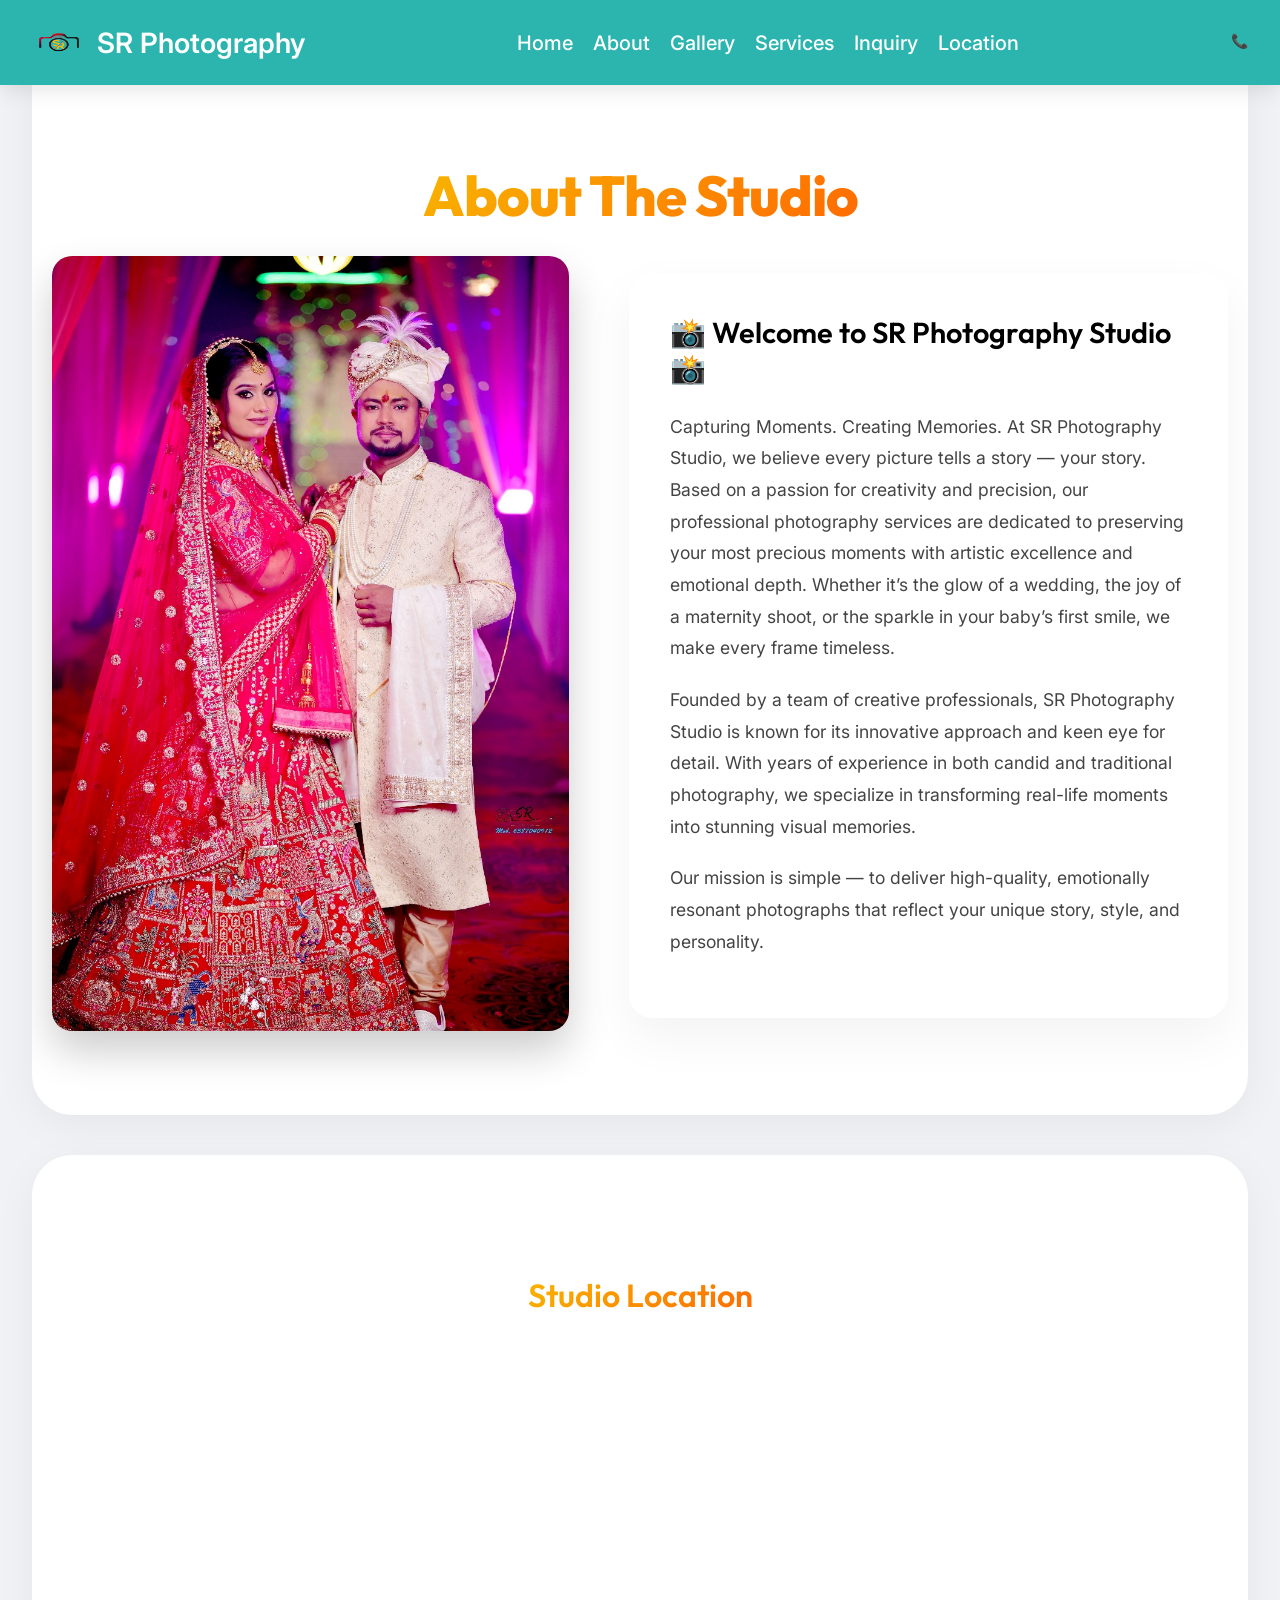
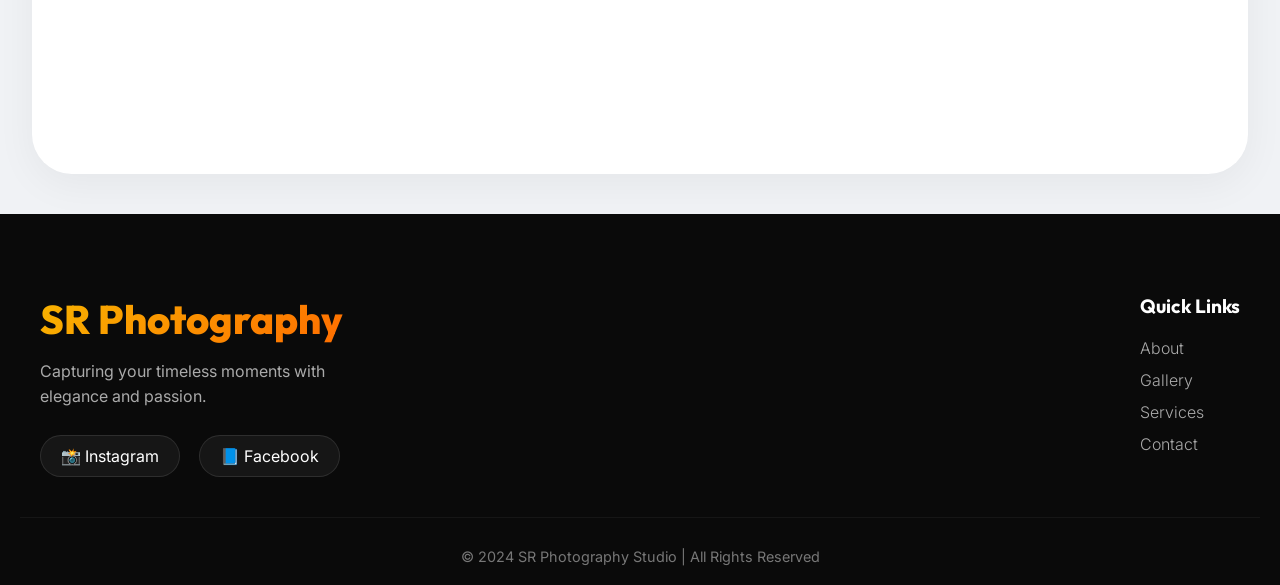
==== commit c67614e3: "update" ====
--- a/about.html
+++ b/about.html
@@ -7,6 +7,11 @@
   <title>SR Photography Studio</title>
   <!-- <link rel="shortcut icon" href="./logo.png" type="image/x-icon"> -->
   <link rel="stylesheet" href="./style.css" />
+  <link rel="preconnect" href="https://fonts.googleapis.com">
+  <link rel="preconnect" href="https://fonts.gstatic.com" crossorigin>
+  <link
+    href="https://fonts.googleapis.com/css2?family=Inter:wght@300;400;500;600;700&family=Outfit:wght@300;400;500;600;700;800&family=Roboto+Slab:wght@100..900&display=swap"
+    rel="stylesheet">
 </head>
 
 <body>
@@ -36,8 +41,8 @@
 
       <!-- === Contact Info === -->
       <div class="nav-contact">
-        <a href="tel:+916387040912" class="contact-link">📞 +91 6387040912</a>
-        <a href="mailto:srphotography811@gmail.com" class="contact-link">✉️ srphotography811@gmail.com</a>
+        <a href="tel:+917652043880" class="contact-link">📞</a>
+        <a href="mailto:aaasingh1010@gmail.com" class="contact-link"></a>
       </div>
     </nav>
   </header>
@@ -46,26 +51,30 @@
 
   <!-- ===== About Section ===== -->
   <section id="about" class="about">
-
-    <p>
-    <h4 class="sizee">📸 Welcome to SR Photography Studio 📸</h4><br><br>
-    Capturing Moments. Creating Memories. At SR Photography Studio, we believe every picture tells a
-    story — your story. Based on a passion for creativity and precision, our
-    professional photography services are dedicated to preserving your most
-    precious moments with artistic excellence and emotional depth. Whether
-    it’s the glow of a wedding, the joy of a maternity shoot, or the sparkle
-    in your baby’s first smile, we make every frame timeless. <br><br>
-    Founded by a team of creative professionals, SR Photography Studio is known for its innovative approach and keen eye
-    for detail. With years of experience in both candid and traditional photography, we specialize in transforming
-    real-life moments into stunning visual memories.<br><br>
-    Our mission is simple — to deliver high-quality, emotionally resonant photographs that reflect your unique story,
-    style, and personality.
-    </p>
+    <h2 class="size gradient-text">About The Studio</h2>
+    <div class="about-container">
+      <div class="about-image">
+        <img src="./Image/1.jpg" alt="About Studio" class="glass-img">
+      </div>
+      <div class="about-text glass-panel">
+        <h4 class="sizee">📸 Welcome to SR Photography Studio 📸</h4>
+        <p>Capturing Moments. Creating Memories. At SR Photography Studio, we believe every picture tells a story — your
+          story. Based on a passion for creativity and precision, our professional photography services are dedicated to
+          preserving your most precious moments with artistic excellence and emotional depth. Whether it’s the glow of a
+          wedding, the joy of a maternity shoot, or the sparkle in your baby’s first smile, we make every frame
+          timeless.</p>
+        <p>Founded by a team of creative professionals, SR Photography Studio is known for its innovative approach and
+          keen eye for detail. With years of experience in both candid and traditional photography, we specialize in
+          transforming real-life moments into stunning visual memories.</p>
+        <p>Our mission is simple — to deliver high-quality, emotionally resonant photographs that reflect your unique
+          story, style, and personality.</p>
+      </div>
+    </div>
   </section>
 
   <!-- ===== Location Section ===== -->
   <section id="location" class="location">
-    <h4 class="sizee"> Studio Location </h4><br><br><br><br>
+    <h4 class="sizee gradient-text">Studio Location</h4><br>
     <iframe
       src="https://www.google.com/maps/embed?pb=!1m18!1m12!1m3!1d3578.1130625585392!2d82.0728414!3d26.257993700000004!2m3!1f0!2f0!3f0!3m2!1i1024!2i768!4f13.1!3m3!1m2!1s0x399a7db6d7a7cf11%3A0x75d0af75dd4ec0e!2sSR%20Photography!5e0!3m2!1sen!2sin!4v1761677322246!5m2!1sen!2sin"
       width="100%" height="350" style="border:0;" allowfullscreen="" loading="lazy">
@@ -76,8 +85,27 @@
 
 
   <!-- ===== Footer ===== -->
-  <footer>
-    <p>© 2018 SR Photography Studio | All Rights Reserved</p>
+  <footer class="modern-footer">
+    <div class="footer-content">
+      <div class="footer-brand">
+        <h2>SR Photography</h2>
+        <p>Capturing your timeless moments with elegance and passion.</p>
+        <div class="footer-socials">
+          <a href="#">📸 Instagram</a>
+          <a href="#">📘 Facebook</a>
+        </div>
+      </div>
+      <div class="footer-links">
+        <h3>Quick Links</h3>
+        <a href="#about">About</a>
+        <a href="./gallary.html">Gallery</a>
+        <a href="./service.html">Services</a>
+        <a href="#inquiry">Contact</a>
+      </div>
+    </div>
+    <div class="footer-bottom">
+      <p>© 2024 SR Photography Studio | All Rights Reserved</p>
+    </div>
   </footer>
 
   <!-- ===== JavaScript ===== -->
@@ -86,4 +114,4 @@
   </script>
 </body>
 
-</html>
+</html>
--- a/style.css
+++ b/style.css
@@ -5,19 +5,20 @@
   margin: 0;
   padding: 0;
   box-sizing: border-box;
-  font-family: "Poppins", sans-serif;
+  font-family: "Inter", sans-serif;
 }
 
 body {
-  background-color: #fdfdfd;
+  background-color: #f0f2f5;
+  /* changed to slightly darker gray so the white curves pop better */
   color: #333;
   scroll-behavior: smooth;
 }
 
-/* ===== Navbar ===== */
 header {
   background: transparent;
   color: #fff;
+  /* Ensure it is white to match the hero */
   padding: 15px 0;
   position: fixed;
   width: 100%;
@@ -26,12 +27,30 @@
   transition: all 0.4s ease;
 }
 
+/* Home page hero visibility */
+.home-page header:not(.scrolled) {
+  color: #fff;
+}
+
+/* For pages other than home page, we want the header to always look somewhat visible without hero */
+body:not(.home-page) header:not(.scrolled) {
+  background: rgba(32, 178, 170, 0.95);
+  /* lightseagreen with opacity */
+  box-shadow: 0 5px 20px rgba(0, 0, 0, 0.1);
+  backdrop-filter: blur(10px);
+  color: #fff;
+}
+
 header.scrolled {
-  background: rgba(32, 178, 170, 0.95); /* lightseagreen with opacity */
+  background: rgba(32, 178, 170, 0.95);
+  /* lightseagreen with opacity */
   padding: 10px 0;
-  box-shadow: 0 5px 20px rgba(0,0,0,0.1);
+  box-shadow: 0 5px 20px rgba(0, 0, 0, 0.1);
   backdrop-filter: blur(10px);
-}
+  color: #fff;
+  /* White text when scrolled */
+}
+
 
 nav {
   display: flex;
@@ -49,15 +68,16 @@
 }
 
 .logo-img {
-  width: 50px;
-  height: 50px;
+  width: 55px;
+  height: 55px;
   border-radius: 50%;
 }
 
 .logo-text {
-  font-size: 22px;
+  font-size: 28px;
   font-weight: 600;
 }
+
 
 .nav-links {
   display: flex;
@@ -66,11 +86,17 @@
 }
 
 .nav-links a {
-  color: white;
+  color: inherit;
   text-decoration: none;
   font-weight: 500;
+  font-size: 20px;
   transition: color 0.3s;
 }
+
+.home-page header:not(.scrolled) .nav-links a {
+  color: #fff;
+}
+
 
 .nav-links a:hover {
   color: #f8b400;
@@ -84,10 +110,15 @@
 }
 
 .contact-link {
-  color: white;
+  color: inherit;
   text-decoration: none;
   font-size: 14px;
 }
+
+.home-page header:not(.scrolled) .contact-link {
+  color: #fff;
+}
+
 
 .contact-link:hover {
   text-decoration: underline;
@@ -136,7 +167,8 @@
   background-size: cover;
   background-position: center;
   background-repeat: no-repeat;
-  background-attachment: fixed; /* Parallax effect for hero */
+  background-attachment: fixed;
+  /* Parallax effect for hero */
   animation: heroSlide 25s infinite linear;
   position: relative;
   display: flex;
@@ -191,8 +223,10 @@
 }
 
 .hero-content p {
-  font-size: 18px;
-  margin: 12px 0 25px;
+  font-size: 1.2rem;
+  font-weight: 300;
+  margin: 12px 0 30px;
+  color: #f0f0f0;
 }
 
 .hero-btn-group {
@@ -234,8 +268,23 @@
 
 /* ===== Section Common ===== */
 section {
-  padding: 60px 20px;
+  padding: 120px 20px 80px;
+  /* Increased top padding so navbar doesn't overlap text on non-home pages */
   text-align: center;
+  position: relative;
+  overflow: hidden;
+}
+
+section.about,
+section.services,
+section.gallery,
+section.inquiry,
+section.location {
+  background: #ffffff;
+  border-radius: 40px;
+  margin: 40px auto;
+  width: 95%;
+  box-shadow: 0 10px 40px rgba(0, 0, 0, 0.05);
 }
 
 .about p {
@@ -357,7 +406,7 @@
 
 /* ===== Inquiry Form ===== */
 .inquiry {
-  background: #fdfdfd;
+  background: #ffffff;
   padding-bottom: 80px;
 }
 
@@ -435,26 +484,324 @@
   text-align: center;
 }
 
-/* ===== Footer ===== */
-footer {
-  background: #000;
-  color: white;
-  padding: 20px;
+/* ===== Modern Footer ===== */
+.modern-footer {
+  background: #0a0a0a;
+  color: #fff;
+  padding: 80px 20px 20px;
+  font-family: "Inter", sans-serif;
+}
+
+.footer-content {
+  display: flex;
+  justify-content: space-between;
+  flex-wrap: wrap;
+  gap: 40px;
+  max-width: 1200px;
+  margin: 0 auto 40px;
+  text-align: left;
+}
+
+.footer-brand h2 {
+  color: #f8b400;
+  font-size: 2.5rem;
+  margin-bottom: 15px;
+  font-family: "Outfit", sans-serif;
+  font-weight: 800;
+  background: linear-gradient(135deg, #f8b400, #ff6a00);
+  background-clip: text;
+  -webkit-background-clip: text;
+  -webkit-text-fill-color: transparent;
+}
+
+.footer-brand p {
+  color: #aaa;
+  margin-bottom: 25px;
+  max-width: 320px;
+  line-height: 1.6;
+}
+
+.footer-socials a {
+  display: inline-block;
+  margin-right: 15px;
+  color: #fff;
+  text-decoration: none;
+  background: rgba(255, 255, 255, 0.05);
+  padding: 10px 20px;
+  border-radius: 30px;
+  transition: all 0.3s ease;
+  border: 1px solid rgba(255, 255, 255, 0.1);
+}
+
+.footer-socials a:hover {
+  background: #f8b400;
+  color: #000;
+  transform: translateY(-3px);
+  box-shadow: 0 10px 20px rgba(248, 180, 0, 0.2);
+}
+
+.footer-links {
+  display: flex;
+  flex-direction: column;
+}
+
+.footer-links h3 {
+  font-size: 1.2rem;
+  margin-bottom: 20px;
+  color: #fff;
+  font-family: "Outfit", sans-serif;
+}
+
+.footer-links a {
+  color: #aaa;
+  text-decoration: none;
+  margin-bottom: 12px;
+  transition: all 0.3s ease;
+  font-weight: 300;
+}
+
+.footer-links a:hover {
+  color: #f8b400;
+  transform: translateX(5px);
+}
+
+.footer-bottom {
   text-align: center;
+  border-top: 1px solid rgba(255, 255, 255, 0.05);
+  padding-top: 30px;
+  color: #777;
+  font-size: 0.9rem;
+}
+
+/* ===== New Modern Aesthetics ===== */
+.glass-panel {
+  background: rgba(0, 0, 0, 0.4);
+  backdrop-filter: blur(16px);
+  -webkit-backdrop-filter: blur(16px);
+  border: 1px solid rgba(255, 255, 255, 0.1);
+  border-radius: 24px;
+  padding: 40px;
+  box-shadow: 0 20px 40px rgba(0, 0, 0, 0.4);
+}
+
+.glass-img {
+  width: 100%;
+  border-radius: 20px;
+  box-shadow: 0 20px 40px rgba(0, 0, 0, 0.2);
+  object-fit: cover;
+  transition: transform 0.6s cubic-bezier(0.165, 0.84, 0.44, 1);
+}
+
+.glass-img:hover {
+  transform: scale(1.03) translateY(-5px);
+}
+
+.glow-btn {
+  box-shadow: 0 0 20px rgba(248, 180, 0, 0.4);
+  position: relative;
+  overflow: hidden;
+}
+
+.glow-btn::after {
+  content: '';
+  position: absolute;
+  top: 0;
+  left: -100%;
+  width: 50%;
+  height: 100%;
+  background: linear-gradient(to right, rgba(255, 255, 255, 0), rgba(255, 255, 255, 0.3), rgba(255, 255, 255, 0));
+  transform: skewX(-20deg);
+  transition: 0.5s;
+}
+
+.glow-btn:hover::after {
+  left: 150%;
+}
+
+.glow-btn:hover {
+  box-shadow: 0 0 30px rgba(255, 145, 0, 0.6);
+  transform: translateY(-2px);
+}
+
+.gradient-text {
+  background: linear-gradient(135deg, #f8b400, #ff6a00);
+  background-clip: text;
+  -webkit-background-clip: text;
+  -webkit-text-fill-color: transparent;
+  display: inline-block;
+  margin-bottom: 25px;
+}
+
+/* Animations */
+.animate-up {
+  opacity: 0;
+  transform: translateY(40px);
+  animation: fadeInUp 1s cubic-bezier(0.165, 0.84, 0.44, 1) forwards;
+}
+
+.delay-1 {
+  animation-delay: 0.2s;
+}
+
+.delay-2 {
+  animation-delay: 0.4s;
+}
+
+@keyframes fadeInUp {
+  to {
+    opacity: 1;
+    transform: translateY(0);
+  }
+}
+
+/* About Layout */
+.about-container {
+  display: flex;
+  align-items: center;
+  gap: 60px;
+  max-width: 1200px;
+  margin: 0 auto;
+  text-align: left;
+}
+
+.about-image {
+  flex: 1;
+  position: relative;
+}
+
+.about-image::before {
+  content: '';
+  position: absolute;
+  top: -20px;
+  left: -20px;
+  right: 20px;
+  bottom: 20px;
+  border: 2px solid #f8b400;
+  border-radius: 20px;
+  z-index: -1;
+}
+
+.about-text {
+  flex: 1;
+  background: rgba(255, 255, 255, 0.8);
+  backdrop-filter: blur(20px);
+  color: #333;
+  border: 1px solid rgba(255, 255, 255, 0.5);
+  box-shadow: 0 20px 50px rgba(0, 0, 0, 0.05);
+}
+
+.about-text h4 {
+  margin-bottom: 25px;
+  color: #000;
+  font-size: 1.8rem;
+  font-family: "Outfit", sans-serif;
+}
+
+.about-text p {
+  margin-bottom: 20px;
+  line-height: 1.8;
+  color: #444;
+  font-size: 1.1rem;
+}
+
+@media (max-width: 992px) {
+  .about-container {
+    flex-direction: column;
+    gap: 40px;
+    padding: 0 20px;
+  }
+}
+
+/* Services */
+.services {
+  padding-bottom: 80px;
+}
+
+.service-subtitle {
+  max-width: 800px;
+  margin: 0 auto 50px;
+  color: #666;
+  font-size: 1.2rem;
+  line-height: 1.6;
+}
+
+.glass-card {
+  background: rgba(255, 255, 255, 0.9);
+  backdrop-filter: blur(10px);
+  border: 1px solid rgba(255, 255, 255, 0.5);
+  padding: 40px 20px;
+  border-radius: 20px;
+  transition: all 0.5s cubic-bezier(0.165, 0.84, 0.44, 1);
+  position: relative;
+  overflow: hidden;
+  box-shadow: 0 15px 35px rgba(0, 0, 0, 0.05);
+  z-index: 1;
+}
+
+.glass-card::before {
+  content: '';
+  position: absolute;
+  top: 0;
+  left: 0;
+  right: 0;
+  bottom: 0;
+  background: linear-gradient(135deg, rgba(248, 180, 0, 0.1), rgba(255, 106, 0, 0.05));
+  z-index: -1;
+  opacity: 0;
+  transition: opacity 0.5s ease;
+}
+
+.glass-card:hover {
+  transform: translateY(-15px);
+  box-shadow: 0 25px 50px rgba(248, 180, 0, 0.15);
+  border-color: rgba(248, 180, 0, 0.3);
+}
+
+.glass-card:hover::before {
+  opacity: 1;
+}
+
+.card-icon {
+  font-size: 3.5rem;
+  margin-bottom: 20px;
+  transition: transform 0.5s ease;
+}
+
+.glass-card:hover .card-icon {
+  transform: scale(1.1) rotate(5deg);
+}
+
+.glass-card h3 {
+  font-size: 1.5rem;
+  margin-bottom: 15px;
+  color: #111;
+  font-family: "Outfit", sans-serif;
+  font-weight: 700;
+}
+
+.glass-card .price {
+  font-weight: 800;
+  color: #f8b400;
+  font-size: 1.3rem;
+  background: rgba(248, 180, 0, 0.1);
+  display: inline-block;
+  padding: 8px 20px;
+  border-radius: 30px;
 }
 
 
 .size {
-  font-family: "Roboto Slab", serif;
-  font-optical-sizing: auto;
-  font-weight: bold;
-  font-style: normal;
-  font-size: 350%;
+  font-family: "Outfit", sans-serif;
+  font-weight: 800;
+  font-size: 3.5rem;
+  letter-spacing: -1px;
 }
 
 .sizee {
-  color: darkmagenta;
-  font-size: xx-large;
+  font-family: "Outfit", sans-serif;
+  color: #f8b400;
+  font-size: 2rem;
+  font-weight: 600;
 }
 
 /* ===== Gallery ===== */
@@ -521,65 +868,68 @@
 
 /* ===== Parallax Interlude ===== */
 .parallax-interlude {
-    height: 400px;
-    background-size: cover;
-    background-position: center;
-    background-attachment: fixed;
-    position: relative;
-    display: flex;
-    align-items: center;
-    justify-content: center;
+  height: 400px;
+  background-size: cover;
+  background-position: center;
+  background-attachment: fixed;
+  position: relative;
+  display: flex;
+  align-items: center;
+  justify-content: center;
 }
 
 .parallax-interlude::after {
-    content: '';
-    position: absolute;
-    top:0; left:0; right:0; bottom:0;
-    background: rgba(0,0,0,0.5);
+  content: '';
+  position: absolute;
+  top: 0;
+  left: 0;
+  right: 0;
+  bottom: 0;
+  background: rgba(0, 0, 0, 0.5);
 }
 
 .parallax-interlude h2 {
-    position: relative;
-    z-index: 1;
-    color: #fff;
-    font-size: 3rem;
-    font-family: "Roboto Slab", serif;
-    text-shadow: 0 2px 10px rgba(0,0,0,0.5);
+  position: relative;
+  z-index: 1;
+  color: #fff;
+  font-size: 3rem;
+  font-family: "Roboto Slab", serif;
+  text-shadow: 0 2px 10px rgba(0, 0, 0, 0.5);
 }
 
 /* ===== Scroll Reveal ===== */
 .reveal {
-    opacity: 0;
-    transform: translateY(30px);
-    transition: all 1s ease-out;
+  opacity: 0;
+  transform: translateY(30px);
+  transition: all 1s ease-out;
 }
 
 .reveal.active {
-    opacity: 1;
-    transform: translateY(0);
+  opacity: 1;
+  transform: translateY(0);
 }
 
 /* Specific reveal variations */
 .reveal-left {
-    opacity: 0;
-    transform: translateX(-50px);
-    transition: all 1s ease-out;
+  opacity: 0;
+  transform: translateX(-50px);
+  transition: all 1s ease-out;
 }
 
 .reveal-left.active {
-    opacity: 1;
-    transform: translateX(0);
+  opacity: 1;
+  transform: translateX(0);
 }
 
 .reveal-right {
-    opacity: 0;
-    transform: translateX(50px);
-    transition: all 1s ease-out;
+  opacity: 0;
+  transform: translateX(50px);
+  transition: all 1s ease-out;
 }
 
 .reveal-right.active {
-    opacity: 1;
-    transform: translateX(0);
+  opacity: 1;
+  transform: translateX(0);
 }
 
 .loc-btn:hover {
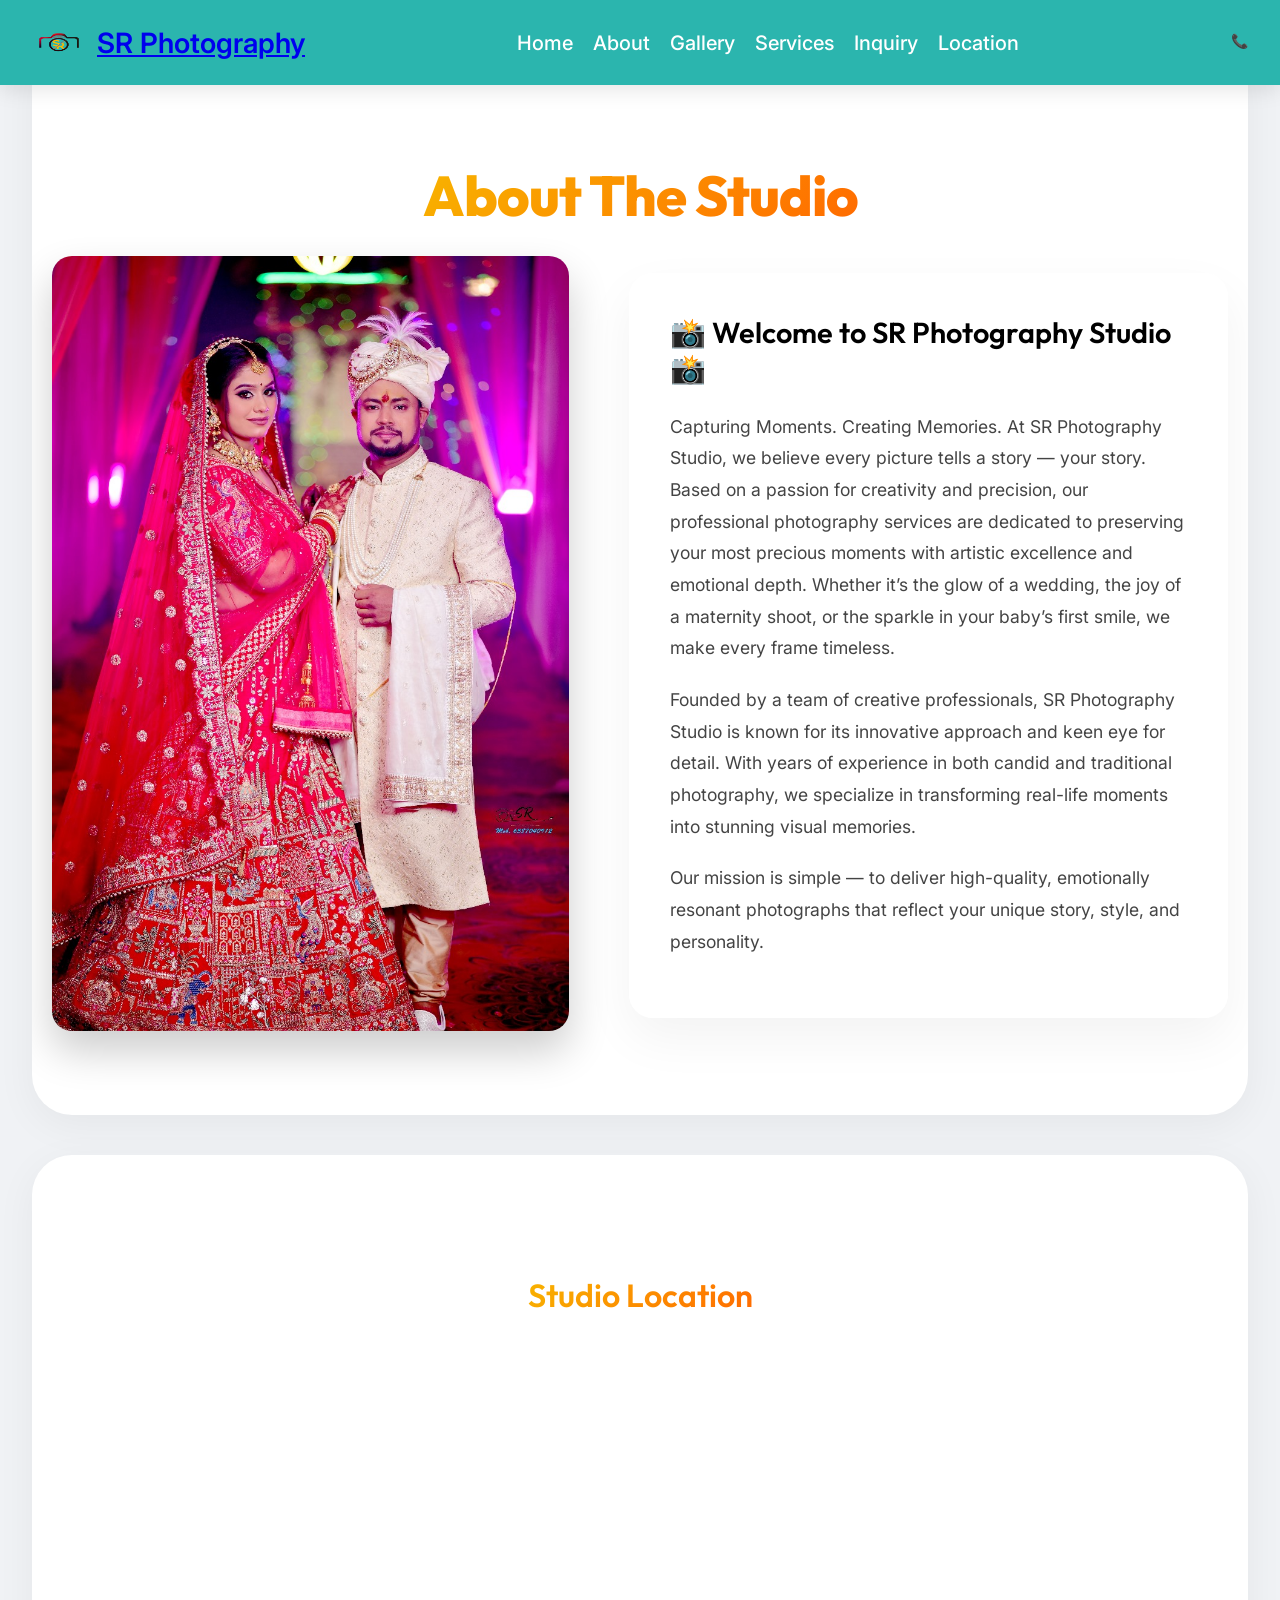
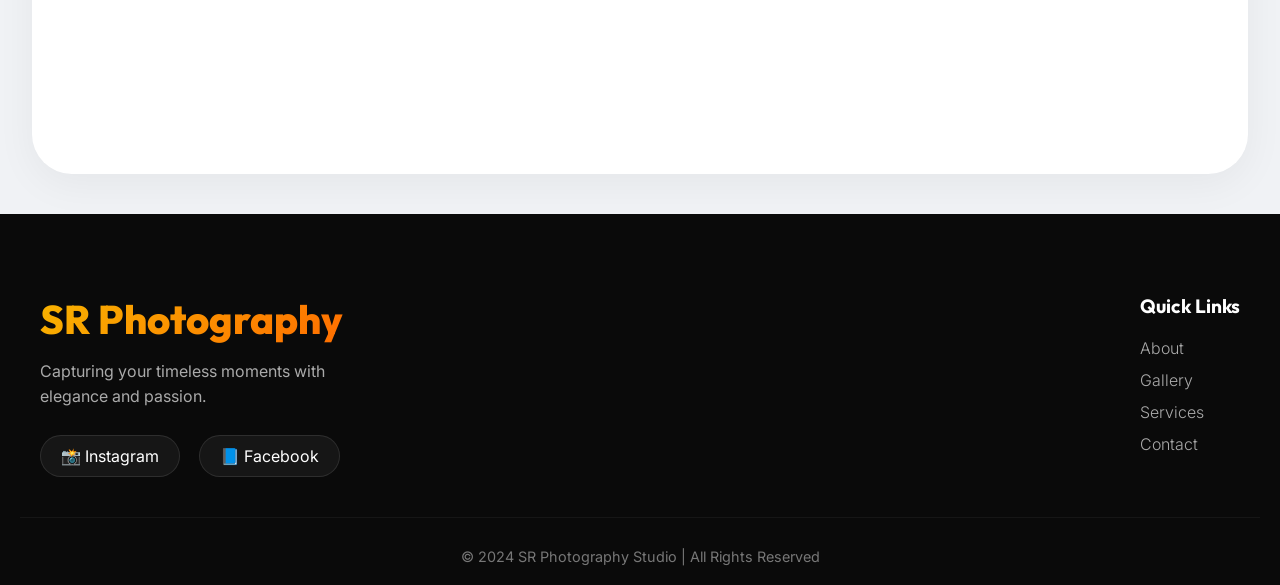
==== commit 02d29ec3: "UPDATE" ====
--- a/about.html
+++ b/about.html
@@ -21,7 +21,7 @@
       <!-- === Logo === -->
       <div class="logo-container">
         <img src="./FINEL LOGO.png" alt="SR Photography Logo" class="logo-img" />
-        <h1 class="logo-text">SR Photography</h1>
+        <a href="./index.html"><h1 class="logo-text">SR Photography</h1></a>
       </div>
 
       <!-- Hamburger Icon for Mobile -->
